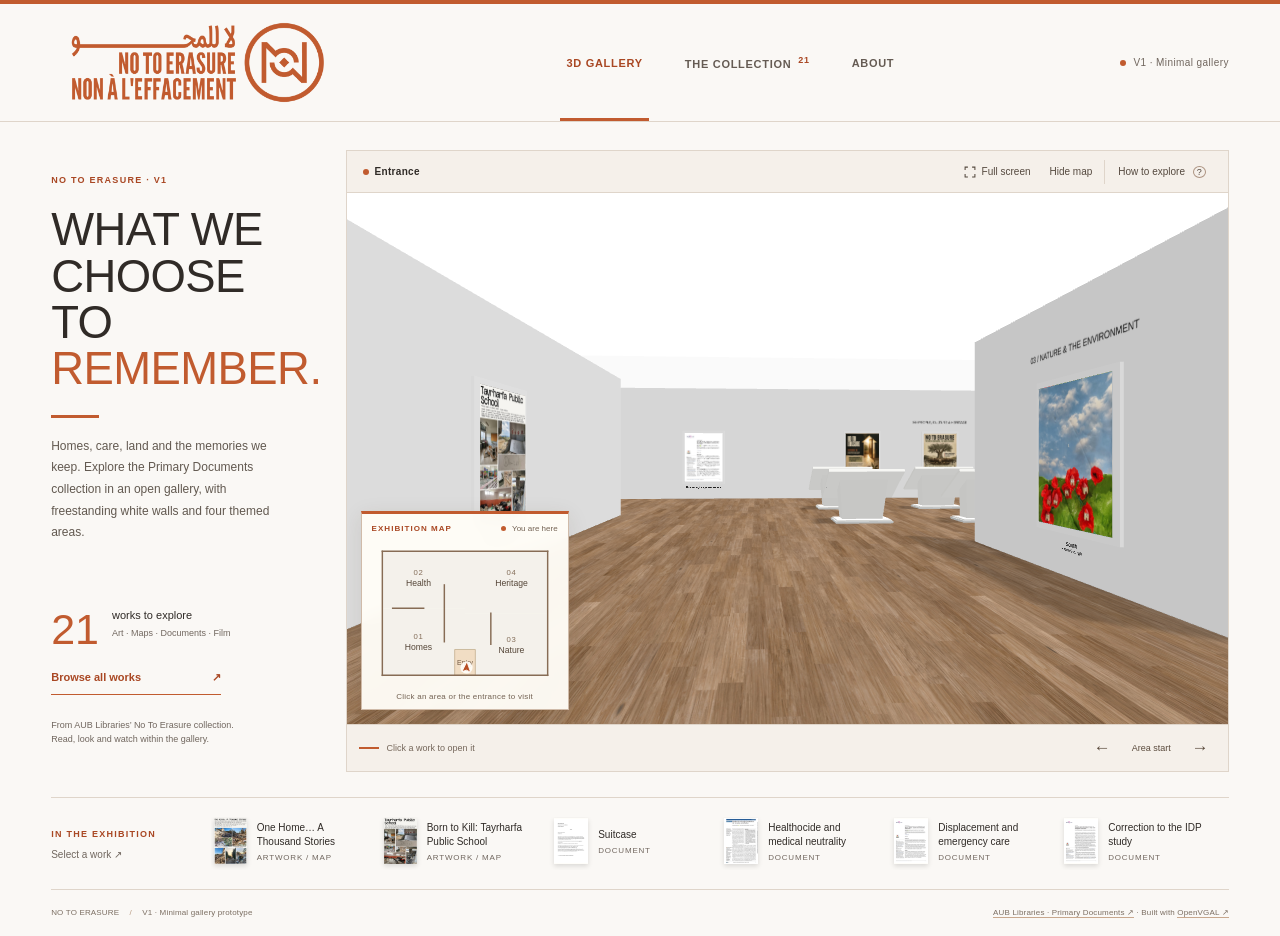
==== index.html @ eb6758ab "Publish No to Erasure V1 exhibition" ====
<!doctype html>
<html lang="en">
<head>
  <meta charset="utf-8">
  <meta name="viewport" content="width=device-width,initial-scale=1">
  <meta name="description" content="No To Erasure V1: a local exhibition presenting 21 works from the AUB Libraries Primary Documents collection in an open-plan gallery with freestanding white display walls.">
  <title>No To Erasure — V1 Minimal gallery</title>
  <meta name="theme-color" content="#c15b2f">
  <link rel="icon" type="image/png" href="assets/brand/no-to-erasure-logo.png">
  <link rel="stylesheet" href="app.css">
  <link rel="stylesheet" href="event-theme.css">
  <script src="app.js" defer></script>
  <script src="gallery-fullscreen.js" defer></script>
</head>
<body>
<a class="skip" href="#collection">Skip to the collection</a>
<div id="app-shell">
  <header class="site-header">
    <a href="./" class="brand" aria-label="No To Erasure, exhibition home"><img class="event-logo" src="assets/brand/no-to-erasure-logo.png" width="2048" height="790" alt="لا للمحو — No To Erasure — Non à l’effacement"></a>
    <nav aria-label="Exhibition views"><button class="nav-button active" data-view="gallery" aria-pressed="true">3D gallery</button><button class="nav-button" data-view="collection" aria-pressed="false">The collection <span class="count" data-work-count="all">21</span></button><button id="about-button" class="nav-button">About</button></nav>
    <span class="demo-status"><i></i> V1 · Minimal gallery</span>
  </header>

  <main id="main">
    <section id="gallery-view" class="gallery-layout" aria-label="Walkable exhibition">
      <aside class="exhibition-intro">
        <div><p class="eyebrow">NO TO ERASURE · V1</p><h1>What we<br>choose to<br><em>remember.</em></h1><div class="intro-rule"></div><p class="intro-copy">Homes, care, land and the memories we keep. Explore the Primary Documents collection in an open gallery, with freestanding white walls and four themed areas.</p></div>
        <div class="intro-bottom"><span class="section-number" data-work-count="all">21</span><p>works to explore<br><span>Art · Maps · Documents · Film</span></p><button id="browse-button" class="text-button">Browse all works <span aria-hidden="true">↗</span></button><p class="sample-note">From AUB Libraries’ No To Erasure collection.<br>Read, look and watch within the gallery.</p></div>
      </aside>
      <div class="gallery-stage">
        <div class="stage-heading"><span><span class="live-dot"></span> <span id="current-room" title="Entrance">Entrance</span></span><div class="stage-actions"><button id="fullscreen-toggle" class="small-button" aria-pressed="false" title="Explore the gallery in full screen"><svg viewBox="0 0 20 20" width="14" height="14" aria-hidden="true"><path d="M7 3H3v4m10-4h4v4M3 13v4h4m10-4v4h-4" fill="none" stroke="currentColor" stroke-width="1.5"/></svg><span id="fullscreen-label">Full screen</span></button><button id="map-toggle" class="small-button" aria-expanded="true" aria-controls="minimap">Hide map</button><button id="help-button" class="small-button" aria-expanded="false">How to explore <span aria-hidden="true">?</span></button></div></div>
        <div class="frame-wrap">
          <iframe id="gallery-frame" title="No To Erasure V1 — open-plan gallery with four themed areas and 21 works from Primary Documents" src="gallery/viewer.html?embedded=1" allow="fullscreen" loading="eager"></iframe>
          <div id="stage-loading" role="status"><span class="spinner"></span><p>Opening the exhibition…</p><span>The catalogue is available while the gallery loads.</span><button class="small-button" data-view="collection">View collection</button></div>
          <aside id="minimap" aria-label="Exhibition minimap" hidden><div class="map-heading"><strong>EXHIBITION MAP</strong><span><i></i> You are here</span></div><svg id="map-drawing" viewBox="0 0 216 216" role="group" aria-label="Open-plan gallery with four themed areas and an entrance. Choose an area or the entrance."></svg><p>Click an area or the entrance to visit</p></aside>
          <div id="gallery-help" hidden><strong>Take your time.</strong><p>Drag to look around. Use the arrow keys or W, A, S, D to move. Hold Shift to walk faster. Click any work to open it here. Enlarge an artwork or map, read every page of a document, or play the film. Original files are available from each panel. Close the panel to continue from the same spot.</p><p>Walk around the freestanding walls to explore both sides, or click a themed area on the map to jump there. The map’s arrow follows your position and direction. The eight Nabatieh maps sit on tilted display stands: click a map to inspect its original image. Use The collection in the page navigation to search and filter every work.</p><button id="help-close" class="small-button">Got it</button></div>
        </div>
        <div class="gallery-toolbar"><p><span class="toolbar-line"></span> Click a work to open it</p><div><button id="previous-work" aria-label="Approach previous work">←</button><button id="reset-room" class="reset-button">Area start</button><button id="next-work" aria-label="Approach next work">→</button></div></div>
      </div>
    </section>

    <section id="collection-view" hidden>
      <div class="collection-heading"><div><p class="eyebrow">THE COLLECTION</p><h1>Every work.<br><em>A different way in.</em></h1></div><p>Read, look and watch at your own pace. Everything in the gallery is also available here.</p></div>
      <div class="filter-bar" role="group" aria-label="Filter the collection"><button class="filter active" data-filter="all" aria-pressed="true">All works <span data-work-count="all">21</span></button><button class="filter" data-filter="document" aria-pressed="false">Documents <span data-work-count="document">06</span></button><button class="filter" data-filter="image" aria-pressed="false">Art &amp; maps <span data-work-count="image">14</span></button><button class="filter" data-filter="video" aria-pressed="false">Film <span data-work-count="video">01</span></button></div>
      <div class="collection-tools"><div class="collection-search-field"><label for="collection-search">Search works</label><input id="collection-search" type="search" placeholder="Title, creator or keyword" autocomplete="off"></div><div class="collection-room-field"><label for="collection-room">Collection area</label><select id="collection-room"><option value="all">All areas</option></select></div></div>
      <p id="collection-results" role="status" aria-live="polite">21 works in the collection</p>
      <div id="collection" class="collection-grid" tabindex="-1"></div>
    </section>
    <section id="work-strip" aria-label="Exhibition contents"><div class="strip-label"><span class="eyebrow">IN THE EXHIBITION</span><span>Select a work ↗</span></div><div id="strip-items"></div></section>
  </main>
  <footer><span>NO TO ERASURE <span class="footer-divider">/</span> V1 · Minimal gallery prototype</span><span><a href="https://aub.edu.lb.libguides.com/no-to-erasure/primary-documents" target="_blank" rel="noopener noreferrer">AUB Libraries · Primary Documents ↗</a> · Built with <a href="https://github.com/lbartworks/openvgal" target="_blank" rel="noopener noreferrer">OpenVGAL ↗</a></span></footer>
</div>

<dialog id="exhibit-dialog" aria-labelledby="exhibit-title"><div class="dialog-top"><span id="detail-kind" class="eyebrow"></span><button class="close-button return-button" data-close aria-label="Close exhibit"><span id="return-label">Back to gallery</span> <span aria-hidden="true">✕</span></button></div><div class="exhibit-layout"><section id="video-inspector" class="video-visual" aria-label="Watch video in the gallery" hidden><div id="video-player-slot"></div><p class="video-caption"><span id="video-source-label">Film · Available offline</span><span>Close to return to your place in the gallery</span></p></section><div class="detail-visual" id="poster-inspector"><div id="document-toolbar" role="group" aria-label="Document pages" hidden><button id="page-previous" aria-label="Previous document page">←</button><label for="page-select">Page</label><select id="page-select" aria-label="Document page"></select><span id="page-count"></span><button id="page-next" aria-label="Next document page">→</button></div><div class="zoom-toolbar" role="group" aria-label="Page magnification"><span id="zoom-label" aria-live="polite">Fit to view</span><div><button id="zoom-out" aria-label="Zoom out page" disabled>−</button><button id="zoom-fit">Fit</button><button id="zoom-width" aria-label="Fit page to width">Width</button><button id="zoom-in" aria-label="Zoom in page">+</button></div></div><div id="poster-viewport" tabindex="0" aria-label="Artwork, map or document page. Scroll to inspect when enlarged."><button id="full-image" type="button" aria-label="Enlarge page in this panel"><img id="detail-image" alt=""></button></div><p class="zoom-hint">Enlarge to inspect · Scroll to see the details</p></div><div class="detail-copy"><p id="detail-number" class="eyebrow"></p><h2 id="exhibit-title"></h2><p id="detail-summary" class="detail-summary"></p><div id="detail-body"></div><dl id="detail-metadata"></dl><div id="detail-actions"></div><p id="detail-credit" class="credit"></p><div class="detail-navigation"><button id="detail-previous" class="small-button">← Previous</button><span id="detail-position"></span><button id="detail-next" class="small-button">Next →</button></div></div></div></dialog>
<dialog id="about-dialog" aria-labelledby="about-title"><div class="dialog-top"><span class="eyebrow">ABOUT THIS EXHIBITION</span><button class="close-button" data-close aria-label="Close about">✕</button></div><div class="about-copy"><h2 id="about-title">One open gallery.<br>Space to reflect.</h2><p>This local exhibition brings the <a href="https://aub.edu.lb.libguides.com/no-to-erasure/primary-documents" target="_blank" rel="noopener noreferrer">Primary Documents collection from AUB Libraries’ No To Erasure project ↗</a> into a walkable space. The collection includes 21 works: 14 images, including photographs, artworks and maps; six PDFs with 31 pages in total; and one film.</p><p>V1 takes its cues from open museum galleries: freestanding white walls with work on both sides, a matte oak floor and soft light. Open a wall work or one of the eight tilted map displays to inspect its image, read its pages or watch the film, then continue from the same position.</p><dl><dt>How is the collection arranged?</dt><dd>The four themed areas follow the main project categories: Homes, Villages &amp; Infrastructure; Education &amp; Health; Agriculture, Nature &amp; the Environment; and People, Culture &amp; Heritage. The collection catalogue remains available in the page navigation.</dd><dt>How can I find a work?</dt><dd>Use the map to visit an area. In The collection, search by title, creator or keyword and filter by area or format. Work panels retain source descriptions, credits and archival details where the project supplies them.</dd><dt>What works without internet?</dt><dd>The gallery, original images, complete PDF pages, original PDFs and film are stored locally. Reading and playback work without an internet connection. Links to the project and external sources require internet.</dd><dt>Can I read the complete documents?</dt><dd>Yes. Use the page selector or arrows in each document panel. Width fits a page to the reading area, Fit shows the complete page, and + enlarges details. The original file can also be downloaded. The displaced-persons study and its published correction are linked.</dd></dl><p class="credit">V1 local exhibition prototype built with OpenVGAL. Source credits and stated rights remain with the individual works.</p></div></dialog>
<div class="sr-only" id="announcement" aria-live="polite"></div>
</body>
</html>
---- app.css ----
:root{--paper:#f4f1e9;--ink:#27382e;--muted:#6b7168;--line:#dcded1;--accent:#ba5739;--green:#283e32;--white:#fffdf7}*{box-sizing:border-box}body{margin:0;color:var(--ink);background:var(--paper);font-family:Arial,Helvetica,sans-serif;font-size:14px}button,a{-webkit-tap-highlight-color:transparent}button{font:inherit;cursor:pointer;color:inherit}a{color:inherit}button:focus-visible,a:focus-visible,[tabindex]:focus-visible{outline:3px solid var(--accent);outline-offset:4px}button{border:0}button:disabled{opacity:.45;cursor:wait}[hidden]{display:none!important}.skip{position:absolute;left:20px;top:-100px;z-index:100;background:var(--paper);padding:12px}.skip:focus{top:10px}.site-header{height:98px;padding:0 4%;display:flex;align-items:center;justify-content:space-between;border-bottom:1px solid var(--line)}.brand{display:flex;align-items:center;gap:13px;text-decoration:none;font-size:12px;letter-spacing:.11em;font-weight:700;line-height:1.35}.brand-mark{font-family:Georgia,serif;font-size:43px;letter-spacing:-5px;position:relative;border:1px solid var(--ink);width:46px;height:49px;padding-left:5px;line-height:49px;font-weight:400}.brand-mark span{position:absolute;font-family:Arial;font-size:15px;top:-8px;right:4px}.site-header nav{display:flex;align-items:center;gap:32px;height:100%}.nav-button{height:100%;background:none;position:relative;font-size:13px;color:var(--muted)}.nav-button.active{color:var(--ink)}.nav-button.active:after{content:"";position:absolute;bottom:0;left:0;right:0;height:2px;background:var(--accent)}.count{font-size:9px;vertical-align:super;margin-left:3px;color:var(--accent)}.demo-status{display:flex;gap:8px;align-items:center;font-size:11px;letter-spacing:.04em}.demo-status i,.live-dot{display:inline-block;width:6px;height:6px;border-radius:50%;background:#759165}.gallery-layout{display:grid;grid-template-columns:25% 75%;min-height:560px;height:calc(100vh - 250px);max-height:900px;padding:28px 4% 0;gap:0}.exhibition-intro{display:flex;flex-direction:column;justify-content:space-between;padding:28px 32px 26px 0}.eyebrow{font-size:9px;font-weight:700;letter-spacing:.16em;line-height:1.6;margin:0 0 20px}h1{font-family:Georgia,'Times New Roman',serif;font-size:clamp(35px,3.4vw,58px);font-weight:400;line-height:1.08;letter-spacing:-.04em;margin:0}h1 em{font-weight:400;color:var(--accent)}.intro-rule{width:36px;height:1px;background:var(--accent);margin:23px 0 18px}.intro-copy{color:var(--muted);line-height:1.7;font-size:12px;max-width:230px}.intro-bottom{padding-top:22px}.section-number{font-family:Georgia,serif;font-size:38px;float:left;margin-right:13px;line-height:1.05}.intro-bottom p{font-size:11px;line-height:1.6;margin:0}.intro-bottom p span{font-size:9px;color:var(--muted)}.text-button{display:block;margin-top:19px;padding:10px 0;background:none;border-bottom:1px solid var(--ink);min-width:170px;text-align:left;font-size:11px}.text-button span{float:right}.intro-bottom p.sample-note{margin-top:24px;color:var(--muted);font-size:9px;line-height:1.5}.gallery-stage{display:flex;flex-direction:column;min-width:0;position:relative;background:#e6e7de;border:1px solid #d6d8cb}.stage-heading{height:42px;display:flex;justify-content:space-between;align-items:center;padding:0 16px;background:#eeeee4;font-size:10px;letter-spacing:.03em}.live-dot{margin-right:6px}.small-button{border:1px solid #cdd0c3;background:transparent;padding:8px 12px;font-size:10px;line-height:1.2}.small-button:hover{background:#e6e9de}.stage-heading .small-button{border:0;padding:6px;font-size:10px}.stage-heading .small-button span{border:1px solid #8b9483;border-radius:50%;padding:0 3px;font-size:9px;margin-left:5px}.frame-wrap{position:relative;flex:1;min-height:360px;background:#deded5;overflow:hidden}#gallery-frame{border:0;width:100%;height:100%;position:absolute;inset:0}.gallery-toolbar{min-height:47px;display:flex;align-items:center;justify-content:space-between;padding:0 12px;background:#eeeee4}.gallery-toolbar p{display:flex;align-items:center;gap:8px;font-size:9px;color:#616a5e;margin:0}.toolbar-line{width:20px;height:1px;background:var(--accent)}.gallery-toolbar>div{display:flex;align-items:center;gap:5px}.gallery-toolbar button{background:none;font-size:17px;min-width:31px;min-height:31px}.gallery-toolbar button:hover{background:#dce1d3}.gallery-toolbar button.reset-button{font-size:9px;padding:0 9px}#stage-loading{position:absolute;inset:0;display:flex;flex-direction:column;align-items:center;justify-content:center;background:#eaece1;color:var(--ink);text-align:center;gap:10px;padding:24px;transition:opacity .4s;z-index:2}#stage-loading.ready{opacity:0;pointer-events:none}#stage-loading p{font-family:Georgia;font-size:23px;margin:8px 0}#stage-loading>span:not(.spinner){font-size:11px;max-width:250px;line-height:1.6}.spinner{width:25px;height:25px;border:1px solid #adb6a3;border-top-color:var(--accent);border-radius:50%;animation:spin 1s linear infinite}@keyframes spin{to{transform:rotate(360deg)}}#gallery-help{position:absolute;right:15px;top:15px;z-index:5;background:var(--white);width:min(310px,calc(100% - 30px));padding:25px;box-shadow:0 8px 40px #152a2422;border:1px solid var(--line)}#gallery-help strong{font-family:Georgia;font-weight:400;font-size:26px}#gallery-help p{font-size:12px;line-height:1.7;color:var(--muted)}#work-strip{display:flex;gap:25px;margin:25px 4% 0;padding:19px 0;border-bottom:1px solid var(--line);border-top:1px solid var(--line)}.strip-label{min-width:135px;display:flex;flex-direction:column;justify-content:center;gap:7px}.strip-label .eyebrow{margin:0}.strip-label>span:last-child{font-size:10px;color:var(--muted)}#strip-items{display:flex;flex:1;gap:20px;overflow-x:auto;padding:1px 3px 6px}.strip-work{display:flex;align-items:center;gap:10px;padding:0;background:none;text-align:left;min-width:150px;max-width:175px;flex:1}.strip-work img{width:34px;height:46px;object-fit:cover;box-shadow:0 2px 5px #0002}.strip-work strong{font-size:10px;font-weight:400;line-height:1.4;display:block}.strip-work small{display:block;font-size:8px;text-transform:uppercase;color:var(--muted);letter-spacing:.1em;margin-top:4px}.strip-work:hover strong{color:var(--accent)}footer{display:flex;justify-content:space-between;gap:15px;margin:0 4%;padding:18px 0;color:var(--muted);font-size:8px;letter-spacing:.02em}.footer-divider{padding:0 8px;color:#a2a99a}footer a{text-decoration:none;border-bottom:1px solid #aab2a1}#collection-view{padding:50px 4% 25px}.collection-heading{display:flex;justify-content:space-between;align-items:flex-end;gap:30px;margin-bottom:33px}.collection-heading h1{font-size:clamp(35px,3.6vw,55px)}.collection-heading>p{max-width:280px;font-size:12px;line-height:1.8;color:var(--muted)}.filter-bar{display:flex;gap:15px;border-top:1px solid var(--line);padding:18px 0 25px}.filter{font-size:11px;background:none;padding:8px 13px;border:1px solid transparent}.filter.active{background:var(--green);color:var(--paper)}.filter span{font-size:9px;margin-left:8px;opacity:.7}.collection-grid{display:grid;grid-template-columns:repeat(4,1fr);gap:36px 22px}.work-card{background:none;text-align:left;padding:0;display:block;width:100%}.work-card .image-mat{background:#e7e7dc;overflow:hidden;padding:25px 32px;aspect-ratio:1 / 1.08;display:flex;justify-content:center;align-items:center}.work-card img{width:100%;height:100%;object-fit:contain;filter:drop-shadow(2px 5px 5px #0002);transition:transform .25s}.work-card:hover img{transform:scale(1.035)}.card-meta{display:flex;justify-content:space-between;padding:14px 0 7px;font-size:8px;letter-spacing:.13em;text-transform:uppercase;color:var(--muted)}.work-card h2{font-family:Georgia;font-size:20px;font-weight:400;margin:0;line-height:1.25}.work-card>p{font-size:11px;line-height:1.6;color:var(--muted);margin:8px 0 0}dialog{color:var(--ink);background:var(--white);border:1px solid var(--line);padding:0;width:min(1000px,94vw);max-height:90vh;overflow:auto;box-shadow:0 20px 100px #09150d33}dialog::backdrop{background:#10231dc2;backdrop-filter:blur(3px)}.dialog-top{display:flex;align-items:center;justify-content:space-between;padding:15px 24px;border-bottom:1px solid var(--line);position:sticky;top:0;z-index:3;background:var(--white)}.dialog-top .eyebrow{margin:0;color:var(--muted)}.close-button{background:none;font-size:20px;min-width:32px;min-height:32px}.exhibit-layout{display:grid;grid-template-columns:44% 56%}.detail-visual{background:#e9e9dd;padding:35px 28px}.detail-visual a{display:block;text-decoration:none;text-align:center}.detail-visual img{width:100%;height:auto;max-height:65vh;object-fit:contain;filter:drop-shadow(0 5px 5px #0002)}.detail-visual span{font-size:10px;display:block;margin-top:18px;color:var(--muted)}.detail-copy{padding:32px 36px}.detail-copy h2,.about-copy h2{font-family:Georgia;font-size:36px;font-weight:400;letter-spacing:-.025em;line-height:1.1;margin:0 0 18px}.detail-copy .eyebrow{color:var(--accent);margin-bottom:14px}.detail-summary{font-size:14px;line-height:1.7}.detail-copy p,#detail-body p{line-height:1.8}#detail-body{font-size:12px;color:#60675d}#detail-actions{display:flex;flex-direction:column;align-items:flex-start;gap:10px;margin-top:20px}.action-link,.primary-button{background:var(--green);color:var(--paper);padding:13px 18px;font-size:12px;text-decoration:none;display:inline-block;border:0}.action-link:hover,.primary-button:hover{background:#405844}.credit{font-size:10px!important;color:var(--muted);line-height:1.6;margin-top:24px}.detail-navigation{display:flex;align-items:center;justify-content:space-between;border-top:1px solid var(--line);margin-top:25px;padding-top:15px}.detail-navigation>span{font-size:10px;color:var(--muted)}.about-copy{padding:40px;max-width:700px;margin:auto}.about-copy>p{line-height:1.8;color:var(--muted);font-size:14px}.about-copy dt{font-weight:700;font-size:12px;margin-top:25px}.about-copy dd{font-size:12px;line-height:1.7;color:var(--muted);margin:7px 0}.sr-only{position:absolute;width:1px;height:1px;overflow:hidden;clip:rect(0,0,0,0)}
@media(min-width:1500px){.exhibition-intro{padding-right:50px}#strip-items{gap:28px}}@media(max-width:1000px){.site-header{padding:0 3%}.gallery-layout{padding-left:3%;padding-right:3%;grid-template-columns:27% 73%}.exhibition-intro{padding-right:20px}.site-header nav{gap:18px}h1{font-size:37px}.intro-copy{font-size:11px}.collection-grid{grid-template-columns:repeat(3,1fr)}.strip-label{min-width:105px}.demo-status{font-size:9px}}@media(max-width:700px){.site-header{height:78px;padding:0 20px;gap:20px}.brand{font-size:9px;gap:8px}.brand-mark{font-size:31px;width:35px;height:38px;line-height:38px}.brand-mark span{font-size:11px;right:2px;top:-5px}.site-header nav{gap:14px}.nav-button{font-size:10px}.demo-status{display:none}.gallery-layout{display:flex;flex-direction:column;height:auto;min-height:0;padding:20px 20px 0}.exhibition-intro{padding:0 0 22px}.exhibition-intro>div:first-child{display:grid;grid-template-columns:1fr 1fr;gap:0 20px;align-items:center}.exhibition-intro .eyebrow{grid-column:1/-1;margin-bottom:12px;font-size:8px}.exhibition-intro h1{font-size:33px;line-height:1.06}.intro-rule{display:none}.intro-copy{margin:0;font-size:10px}.intro-bottom{display:none}.gallery-stage{height:480px}.frame-wrap{min-height:340px}.stage-heading{height:40px;padding:0 10px;font-size:9px}.gallery-toolbar p{max-width:120px;font-size:8px;line-height:1.4}.toolbar-line{display:none}.gallery-toolbar button.reset-button{font-size:8px}.gallery-toolbar{padding:4px 8px;min-height:48px}#work-strip{margin:20px 20px 0;gap:14px;display:block}.strip-label{flex-direction:row;justify-content:space-between;margin-bottom:15px}#strip-items{gap:18px}.strip-work{min-width:155px}footer{margin:0 20px;line-height:1.6;flex-direction:column;gap:5px;padding:15px 0}#collection-view{padding:30px 20px}.collection-heading{display:block;margin-bottom:20px}.collection-heading h1{font-size:35px}.collection-heading>p{font-size:11px;max-width:290px}.filter-bar{gap:3px;padding-bottom:20px}.filter{font-size:10px;padding:8px 10px}.collection-grid{grid-template-columns:repeat(2,1fr);gap:25px 14px}.work-card .image-mat{padding:17px}.work-card h2{font-size:17px}.work-card>p{font-size:10px}.exhibit-layout{display:flex;flex-direction:column}.detail-visual{padding:25px}.detail-visual img{max-height:290px}.detail-copy{padding:25px}.detail-copy h2{font-size:31px}.about-copy{padding:25px}.about-copy h2{font-size:31px}dialog{max-height:92vh}.dialog-top{padding:10px 15px}.dialog-top .eyebrow{font-size:8px}}
@media(prefers-reduced-motion:reduce){*{scroll-behavior:auto!important;animation:none!important;transition:none!important}}
/* Connected-room navigation and in-place inspection. */
.stage-actions{display:flex;align-items:center;gap:7px}.stage-heading #current-room{font-weight:600}.stage-heading #map-toggle{border-right:1px solid #cdd0c3;border-radius:0;padding-right:12px}
#minimap{position:absolute;bottom:14px;left:14px;width:208px;padding:10px 10px 8px;background:#fffdf2ed;border:1px solid #a7ad9a80;box-shadow:0 3px 15px #14281b21;z-index:1;backdrop-filter:blur(8px)}
.map-heading{display:flex;justify-content:space-between;align-items:center;margin-bottom:8px;gap:8px}.map-heading strong{font-size:8px;letter-spacing:.13em}.map-heading span{font-size:8px;color:#596454;white-space:nowrap}.map-heading i{display:inline-block;width:5px;height:5px;border-radius:50%;background:#ba5739;margin-right:4px}#map-drawing{display:block;width:100%;height:auto;overflow:visible}#minimap>p{margin:6px 0 0;font-size:8px;letter-spacing:.03em;color:#67715f;text-align:center}.map-destination{cursor:pointer;outline:none}.map-room :is(rect,polygon){fill:#e5e7d9;stroke:#b4b9a8;stroke-width:1;transition:fill .15s}.map-room text{fill:#475740;font-family:Arial,sans-serif;font-size:10px;pointer-events:none}.map-room .map-number{font-size:9px;letter-spacing:.1em;fill:#78836d}.map-room.active :is(rect,polygon){fill:#c9d5bb}.map-room.active text{fill:#233a26}.map-room:hover :is(rect,polygon){fill:#d6ddc8}.map-room:focus-visible :is(rect,polygon){stroke:#b75236;stroke-width:3}.map-atrium .map-court{fill:#eee8d9;stroke:#c4bba6;stroke-width:1;transition:fill .15s}.map-atrium .map-glass{fill:#dce9e4;fill-opacity:.8;stroke:#799b90;stroke-width:1.5}.map-atrium text{fill:#526451;font-family:Arial,sans-serif;font-size:8px;pointer-events:none}.map-tree{pointer-events:none}.map-tree-branches{fill:none;stroke:#73563e;stroke-width:2;stroke-linecap:round}.map-tree-canopy{fill:#69865c;stroke:#4b6a43;stroke-width:.8}.map-atrium.active .map-court{fill:#dddcc5}.map-atrium:hover .map-court{fill:#e3dfcb}.map-atrium:focus-visible .map-court{stroke:#b75236;stroke-width:3}.map-walls{stroke:#6a775f;stroke-width:1.7;stroke-linecap:square;pointer-events:none}#map-visitor{pointer-events:none}.visitor-halo{fill:#fffdf2;opacity:.9}.visitor-arrow{fill:#b75236;stroke:#fffdf2;stroke-width:1}
.return-button{display:flex;align-items:center;gap:14px;font-size:12px}.return-button>span:last-child{font-size:19px}.detail-visual{padding:22px;min-width:0}.zoom-toolbar{display:flex;align-items:center;justify-content:space-between;margin-bottom:15px;font-size:10px;color:#5c6855}.zoom-toolbar>div{display:flex;gap:4px}.zoom-toolbar button{background:#fffdf7;border:1px solid #c9cebb;min-width:32px;height:32px;font-size:15px}.zoom-toolbar #zoom-fit{font-size:10px;min-width:39px}.zoom-toolbar button:hover:enabled{background:#d5ddc6}#poster-viewport{width:100%;height:57vh;max-height:630px;overflow:auto;overscroll-behavior:contain;scrollbar-color:#8b9981 #e2e6d8}#full-image{display:flex;align-items:center;justify-content:center;background:transparent;padding:0;width:100%;height:100%;cursor:zoom-in}#detail-image{display:block;max-width:100%;max-height:100%;width:auto;height:auto;object-fit:contain;filter:drop-shadow(0 4px 5px #0002)}#poster-viewport.enlarged #full-image{width:calc(100% * var(--poster-zoom));height:auto;align-items:flex-start;cursor:zoom-out}#poster-viewport.enlarged #detail-image{width:100%;height:auto;max-height:none;max-width:none}.zoom-hint{text-align:center;font-size:9px;margin:12px 0 0;color:#6b7662}#exhibit-dialog::backdrop{background:#10231d8a;backdrop-filter:blur(2px)}
@media(max-width:1000px){#minimap{width:196px;padding:10px;left:10px;bottom:10px}.stage-actions{gap:2px}.stage-heading{padding:0 11px}.stage-heading .small-button{font-size:9px}.stage-heading #map-toggle{padding-right:8px}}
@media(max-width:700px){#minimap{width:176px;padding:8px}.map-heading{flex-wrap:wrap;gap:4px;margin-bottom:5px}.map-heading strong,.map-heading span{font-size:7px}.return-button{font-size:10px;gap:10px}.detail-visual{padding:18px}#poster-viewport{height:46vh;max-height:440px}.detail-visual #detail-image{max-height:100%}.detail-visual #poster-viewport.enlarged #detail-image{max-height:none}.stage-heading{font-size:8px;gap:5px}.stage-heading .small-button{font-size:8px}.stage-heading #map-toggle{padding-right:6px}.gallery-toolbar p{max-width:100px}}
/* Embedded films share the exhibit inspector and preserve the gallery position. */
#exhibit-dialog.video-mode{width:min(1080px,94vw)}.video-mode .exhibit-layout{display:block}.video-visual{background:#17251e;padding:18px 24px 12px}#video-player-slot{position:relative;width:100%;aspect-ratio:16/9;max-height:57vh;min-height:200px;background:#070a08}.youtube-player{display:block;border:0;position:absolute;inset:0;width:100%;height:100%}.video-caption{display:flex;justify-content:space-between;gap:12px;margin:11px 0 0;color:#cbd4c6;font-size:10px;line-height:1.5}.video-mode .detail-copy{padding:25px 34px 30px}.video-mode .detail-copy h2{font-size:30px}.video-mode .detail-summary{margin-bottom:12px}.video-mode #detail-body{max-width:850px}.video-mode #detail-actions{display:flex;flex-direction:row;align-items:center;gap:15px;flex-wrap:wrap;margin-top:14px}.video-source-link{font-size:11px;text-underline-offset:3px;color:#516348}.video-fallback-note{font-size:10px;color:var(--muted);margin:0}.video-unavailable{color:#e5e9df;padding:30px;font-size:14px;line-height:1.7}.video-mode .credit{margin-top:15px}
@media(max-width:700px){.video-visual{padding:10px}.video-caption{font-size:9px;display:block}.video-caption span{display:block}.video-mode .detail-copy{padding:22px}.video-mode .detail-copy h2{font-size:26px}#video-player-slot{min-height:200px}.video-mode #detail-actions{gap:8px}}
/* Fullscreen retains the map, help and modal inspectors without reloading 3D. */
#fullscreen-toggle{display:inline-flex;align-items:center;justify-content:center;gap:5px;white-space:nowrap}
#fullscreen-toggle svg{flex:none}
.stage-heading #fullscreen-label{border:0;border-radius:0;padding:0;margin:0;font:inherit}
#fullscreen-toggle[aria-pressed="true"]{color:var(--accent)}
html.gallery-fullscreen,html.gallery-fullscreen body{overflow:hidden}
.gallery-fullscreen .site-header,.gallery-fullscreen .exhibition-intro,.gallery-fullscreen #work-strip,.gallery-fullscreen footer,.gallery-fullscreen .skip{display:none}
.gallery-fullscreen .gallery-layout{display:block;padding:0;margin:0;min-height:0;max-height:none;height:100vh;height:100dvh}
.gallery-fullscreen .gallery-stage{position:fixed;inset:0;z-index:50;width:100%;height:100vh;height:100dvh;max-height:none;min-height:0;border:0}
.gallery-fullscreen .frame-wrap{min-height:0;flex:1}
.gallery-fullscreen .stage-heading,.gallery-fullscreen .gallery-toolbar{flex:0 0 auto}
.stage-heading{min-height:42px;height:auto;flex-wrap:wrap;gap:3px 8px;padding-top:4px;padding-bottom:4px}
@media(max-width:700px){.stage-heading{min-height:40px}.stage-actions{margin-left:auto}#fullscreen-toggle{gap:3px}#fullscreen-toggle svg{width:12px;height:12px}}
@media(max-height:520px){.gallery-fullscreen #minimap{width:142px;padding:7px;bottom:8px;left:8px}.gallery-fullscreen .map-heading{flex-wrap:wrap;gap:3px}.gallery-fullscreen .map-heading strong,.gallery-fullscreen .map-heading span{font-size:7px}.gallery-fullscreen #minimap>p{font-size:7px;margin:4px 0 0}}

/* Complete supplied documents share the in-place image inspector. */
#exhibit-dialog.document-mode{width:min(1240px,96vw)}
.document-mode .exhibit-layout{grid-template-columns:60% 40%}
.document-mode #poster-viewport{height:65vh;max-height:780px}
.document-mode .detail-copy{padding:28px 30px}
.document-mode .detail-copy h2{font-size:25px;line-height:1.22;overflow-wrap:anywhere}
#document-toolbar{display:flex;align-items:center;justify-content:center;gap:9px;min-height:36px;margin-bottom:12px;font-size:11px;color:var(--ink)}
#document-toolbar button{min-width:34px;height:34px;background:var(--white);border:1px solid #c9cebb;font-size:17px}
#document-toolbar button:disabled{cursor:default}
#document-toolbar label{font-size:11px}
#page-select{font:inherit;color:var(--ink);background:var(--white);border:1px solid #c9cebb;min-width:55px;height:34px;padding:0 7px}
#document-toolbar #page-count{display:inline;margin:0;font-size:11px;white-space:nowrap}
.local-video-player{display:block;width:100%;height:100%;object-fit:contain;background:#070a08}
@media(max-width:700px){.document-mode .exhibit-layout{display:flex;flex-direction:column}.document-mode #poster-viewport{height:60vh;max-height:600px}.document-mode .detail-copy{padding:22px}.document-mode .detail-copy h2{font-size:25px}#document-toolbar{gap:7px}}

/* Read a full line without horizontal panning; Fit still shows the whole page. */
#poster-viewport.fit-width #full-image{width:100%;height:auto;align-items:flex-start}
#poster-viewport.fit-width #detail-image{width:100%;height:auto;max-height:none;max-width:none}
.zoom-toolbar #zoom-width{font-size:10px;min-width:44px}
.related-work{text-align:left;line-height:1.5;padding-left:0}
.work-card{align-self:start}
/* The source collection has long category titles and searchable archival records. */
.stage-heading>span:first-child{display:flex;align-items:center;flex:1;min-width:0;overflow:hidden}
.stage-heading .live-dot{flex:0 0 6px}
.stage-heading #current-room{display:block;min-width:0;overflow:hidden;text-overflow:ellipsis;white-space:nowrap}
.stage-heading .stage-actions{flex:0 0 auto}
.filter-bar{flex-wrap:wrap;padding-bottom:18px}
.collection-tools{display:flex;flex-wrap:wrap;align-items:flex-end;gap:14px 20px;margin:0 0 12px}
.collection-tools>div{display:flex;flex-direction:column;gap:7px;min-width:220px}
.collection-search-field{flex:1 1 360px}
.collection-room-field{flex:0 1 365px}
.collection-tools label{font-size:10px;letter-spacing:.07em;color:var(--muted)}
.collection-tools input,.collection-tools select{width:100%;min-height:42px;border:1px solid #c9cebb;border-radius:0;background:var(--white);color:var(--ink);padding:10px 12px;font:inherit;font-size:12px}
.collection-tools input:focus-visible,.collection-tools select:focus-visible{outline:2px solid var(--accent);outline-offset:2px}
#collection-results{font-size:11px;color:var(--muted);line-height:1.6;margin:0 0 23px}
#detail-metadata{font-size:11px;line-height:1.65;margin:22px 0 0;overflow-wrap:anywhere}
#detail-metadata:empty{display:none}
#detail-metadata dt{font-size:9px;font-weight:700;letter-spacing:.08em;text-transform:uppercase;color:var(--muted);margin:14px 0 3px}
#detail-metadata dd{margin:0;color:#465243}
#exhibit-dialog.image-mode{width:min(1240px,96vw)}
.image-mode .exhibit-layout{grid-template-columns:60% 40%}
.image-mode #poster-viewport{height:65vh;max-height:780px}
.image-mode .detail-copy{padding:28px 30px}
.image-mode .detail-copy h2{font-size:25px;line-height:1.22;overflow-wrap:anywhere}
@media(max-width:700px){.collection-tools{gap:12px}.collection-tools>div{min-width:0;flex:1 1 100%}.filter-bar{gap:3px 6px}.filter{padding:8px}.filter span{margin-left:5px}.image-mode .exhibit-layout{display:flex;flex-direction:column}.image-mode #poster-viewport{height:60vh;max-height:600px}.image-mode .detail-copy{padding:22px}.image-mode .detail-copy h2{font-size:25px}.stage-heading>span:first-child{flex-basis:70px}}
---- event-theme.css ----
/* Event identity: official transparent artwork, burnt orange, paper and ink.
 * Keep the actual documents, artwork and botanical colours in the 3D room.
 */
:root {
  --brand: #c15b2f;
  --accent: #a94723;
  --accent-strong: #b84f25;
  --paper: #faf8f5;
  --white: #fffefa;
  --ink: #302b27;
  --muted: #71675f;
  --line: #dfd5ca;
  --surface: #f1ebe4;
  --brand-pale: #f3dfd2;
  --green: var(--accent-strong);
  --display-font: Impact, 'Arial Narrow', 'Helvetica Neue Condensed', sans-serif;
}
body { border-top: 4px solid var(--brand); }
.site-header { height: 118px; background: var(--paper); border-bottom-color: var(--line); }
.brand { display: block; flex: 0 0 290px; width: 290px; padding: 0; line-height: 0; }
.event-logo { display: block; width: 100%; height: auto; }
.site-header nav { gap: 30px; }
.nav-button { font-size: 11px; font-weight: 700; letter-spacing: .065em; text-transform: uppercase; color: #655b53; }
.nav-button.active { color: var(--accent); }
.nav-button.active:after { height: 3px; background: var(--brand); }
.demo-status { color: var(--muted); font-size: 10px; }
.demo-status i,.live-dot { background: var(--brand); }
.count { color: var(--accent); }
.eyebrow { color: var(--accent); letter-spacing: .14em; }
h1 { font-family: var(--display-font); font-size: clamp(38px,3.55vw,66px); font-weight: 400; line-height: 1.02; letter-spacing: -.012em; text-transform: uppercase; }
h1 em { color: var(--brand); font-style: normal; font-weight: inherit; }
.exhibition-intro { padding-top: 23px; }
.intro-rule { width: 48px; height: 3px; margin-top: 22px; background: var(--brand); }
.intro-copy { color: #625950; line-height: 1.8; }
.section-number { font-family: var(--display-font); font-size: 43px; color: var(--brand); }
.text-button { color: var(--accent); border-bottom-color: var(--brand); font-weight: 700; }
.text-button:hover { color: var(--ink); }
.gallery-stage { background: var(--surface); border-color: var(--line); }
.stage-heading { background: #f5f0ea; border-bottom: 1px solid var(--line); }
.stage-heading #map-toggle { border-right-color: var(--line); }
.stage-heading .small-button { color: #55493f; }
.stage-heading .small-button:hover { background: var(--brand-pale); color: var(--accent); }
.stage-heading .small-button span { border-color: #ac9381; }
#fullscreen-toggle[aria-pressed="true"] { color: var(--accent); }
.gallery-toolbar { background: #f5f0ea; border-top: 1px solid var(--line); }
.gallery-toolbar p { color: #75675b; }
.gallery-toolbar button { color: #5b4b3d; }
.gallery-toolbar button:hover { background: var(--brand-pale); color: var(--accent); }
.toolbar-line { height: 2px; background: var(--brand); }
.frame-wrap { background: #e9e2d9; }
.small-button { border-color: #d0bba9; }
.small-button:hover { background: var(--brand-pale); }
#stage-loading { background: #f4ede5; }
#stage-loading p { font-family: var(--display-font); font-size: 27px; text-transform: uppercase; }
.spinner { border-color: #d8b8a3; border-top-color: var(--brand); }
#gallery-help { box-shadow: 0 8px 40px #39261722; border-top: 3px solid var(--brand); }
#gallery-help strong { font-family: var(--display-font); font-size: 27px; text-transform: uppercase; }
#minimap { background: #fffdf7f5; border: 1px solid #d0bba9; border-top: 3px solid var(--brand); box-shadow: 0 5px 20px #4832221a; }
.map-heading strong { color: var(--accent); }
.map-heading span,#minimap>p { color: #736253; }
.map-heading i { background: var(--brand); }
.map-room :is(rect,polygon) { fill: #f4f1eb; stroke: none; }
.map-room text { fill: #554638; }
.map-room .map-number { fill: #856f5b; }
.map-room.active :is(rect,polygon) { fill: #eac2a8; }
.map-room.active text { fill: #713b22; }
.map-room:hover :is(rect,polygon) { fill: #f3d8c5; }
.map-room:focus-visible :is(rect,polygon) { stroke: var(--accent); }
.map-walls { stroke: #876c55; }
.map-atrium .map-court { fill: #f7efe0; stroke: #c7b596; }
.map-atrium.active .map-court { fill: #f1ddc4; }
.map-atrium:hover .map-court { fill: #efcfb5; }
.map-atrium:focus-visible .map-court { stroke: var(--accent); }
.map-atrium .map-glass { fill: #efe8dc; stroke: #ad9978; }
.map-atrium text { fill: #705842; }
.visitor-halo { fill: var(--white); }
.visitor-arrow { fill: var(--accent-strong); stroke: var(--white); }
#work-strip { border-color: var(--line); }
#strip-items { scrollbar-color: #c99473 #eee5dc; }
.strip-work img { object-fit: contain; background: var(--white); }
.strip-work:hover strong { color: var(--accent); }
footer { color: #7c6f63; }
.footer-divider { color: #b99c84; }
footer a { border-bottom-color: #c8a88e; }
.collection-heading h1 { font-size: clamp(38px,4vw,62px); }
.filter-bar { border-top-color: var(--line); }
.filter { color: #655142; border-color: #d9c9ba; }
.filter:hover { background: #f2e4d8; }
.filter.active { background: var(--accent-strong); border-color: var(--accent-strong); color: #fff; }
.collection-tools label { color: #716052; font-weight: 700; text-transform: uppercase; letter-spacing: .09em; }
.collection-tools input,.collection-tools select { border-color: #d3bfac; background: var(--white); }
.collection-tools input::placeholder { color: #88796d; }
.collection-tools input:focus-visible,.collection-tools select:focus-visible { outline-color: var(--accent); }
#collection-results { color: #806a56; }
.work-card .image-mat { background: #eee6dc; border-bottom: 2px solid #e3cbb7; }
.work-card:hover .image-mat { border-bottom-color: var(--brand); }
.work-card h2 { font-family: Arial,Helvetica,sans-serif; font-size: 19px; font-weight: 600; line-height: 1.3; letter-spacing: -.015em; }
.card-meta { color: var(--accent); }
dialog { background: var(--white); border-color: var(--line); box-shadow: 0 20px 100px #37201433; }
dialog::backdrop { background: #2a1e17bf; }
#exhibit-dialog::backdrop { background: #2a1e178a; }
.dialog-top { border-top: 3px solid var(--brand); border-bottom-color: var(--line); background: var(--white); }
.dialog-top .eyebrow { color: var(--accent); }
.close-button { color: var(--accent); }
.detail-copy h2,.about-copy h2 { font-family: Arial,Helvetica,sans-serif; font-weight: 600; letter-spacing: -.025em; }
.about-copy h2 { font-family: var(--display-font); text-transform: uppercase; font-weight: 400; line-height: 1.05; }
.detail-visual { background: var(--surface); }
.detail-copy .eyebrow { color: var(--accent); }
#detail-body { color: #6c6056; }
#detail-metadata dd { color: #55493f; }
.detail-navigation { border-top-color: var(--line); }
.action-link,.primary-button { background: var(--accent-strong); color: #fff; }
.action-link:hover,.primary-button:hover { background: #963b1a; }
.video-visual { background: #30261f; }
.video-caption { color: #e4d6c8; }
.video-source-link { color: var(--accent); }
.video-unavailable { color: #f1e4d7; }
.zoom-toolbar,.zoom-hint { color: #806a56; }
.zoom-toolbar button,#document-toolbar button,#page-select { border-color: #ceb79f; background: var(--white); }
.zoom-toolbar button:hover:enabled { background: var(--brand-pale); }
#poster-viewport { scrollbar-color: #b78f70 #e9dfd2; }
#document-toolbar { color: #68503c; }
@media(min-width:1500px) { .brand { flex-basis: 320px; width: 320px; } }
@media(max-width:1000px) {
  .site-header { padding-right: 3%; padding-left: 3%; }
  .brand { flex-basis: 250px; width: 250px; }
  .site-header nav { gap: 20px; }
  .nav-button { font-size: 10px; }
  .demo-status { font-size: 9px; }
  h1 { font-size: 38px; }
}
@media(max-width:700px) {
  .site-header { height: auto; min-height: 137px; display: flex; flex-direction: column; justify-content: flex-start; gap: 0; padding: 0 20px; }
  .brand { width: 250px; flex-basis: auto; }
  .site-header nav { height: 42px; gap: 30px; }
  .nav-button { height: 42px; font-size: 10px; }
  .demo-status { display: none; }
  h1 { font-size: clamp(30px,5.1vw,38px); }
  .exhibition-intro { padding-top: 0; }
  .collection-heading h1 { font-size: 38px; }
  .work-card h2 { font-size: 16px; }
}
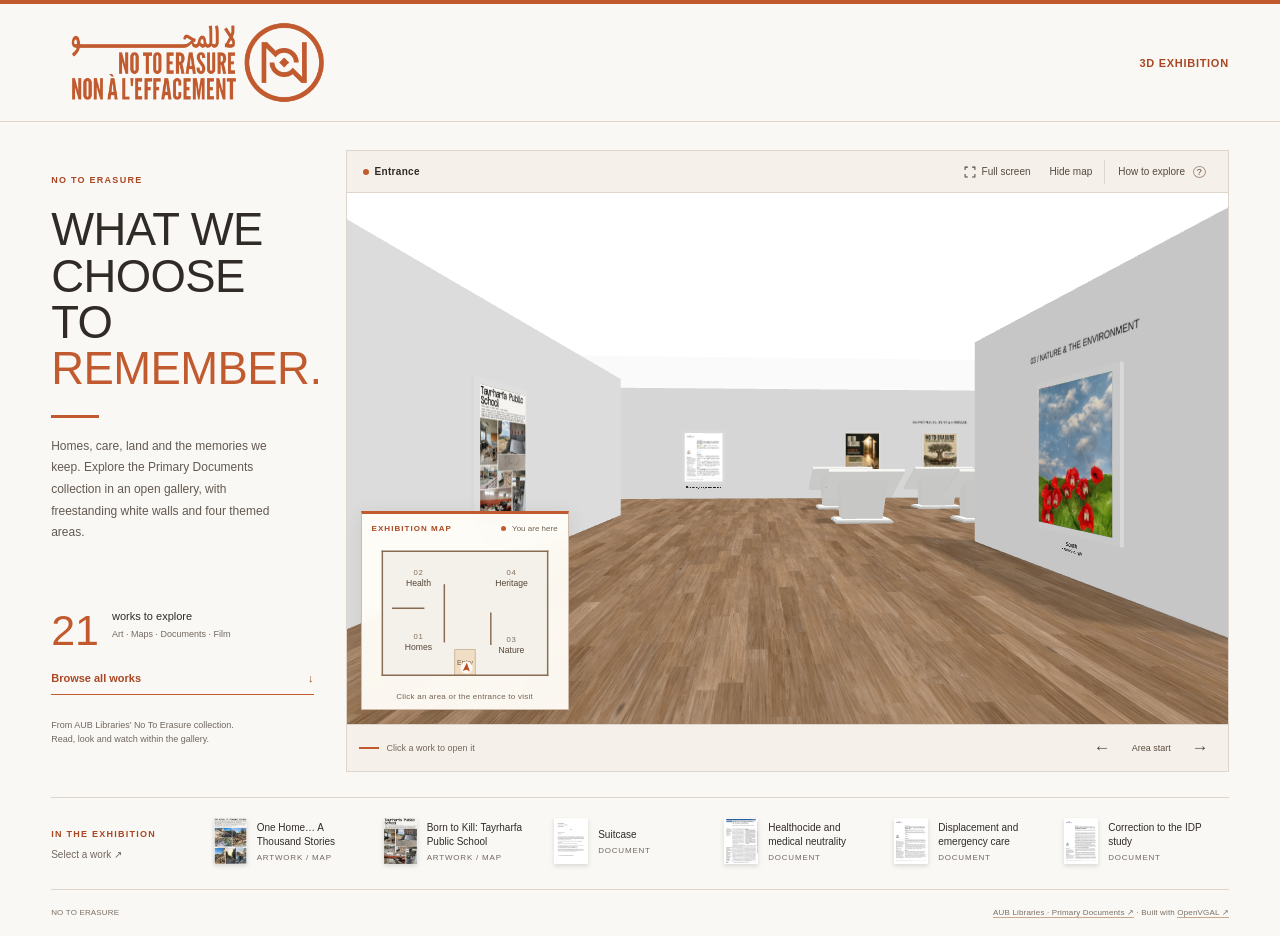
==== commit 3355ab17: "Make the 3D exhibition a single page" ====
--- a/index.html
+++ b/index.html
@@ -3,56 +3,47 @@
 <head>
   <meta charset="utf-8">
   <meta name="viewport" content="width=device-width,initial-scale=1">
-  <meta name="description" content="No To Erasure V1: a local exhibition presenting 21 works from the AUB Libraries Primary Documents collection in an open-plan gallery with freestanding white display walls.">
-  <title>No To Erasure — V1 Minimal gallery</title>
+  <meta name="description" content="Explore 21 works from AUB Libraries’ Primary Documents collection in the No To Erasure 3D exhibition.">
+  <title>No To Erasure — 3D Exhibition</title>
   <meta name="theme-color" content="#c15b2f">
   <link rel="icon" type="image/png" href="assets/brand/no-to-erasure-logo.png">
-  <link rel="stylesheet" href="app.css">
-  <link rel="stylesheet" href="event-theme.css">
-  <script src="app.js" defer></script>
-  <script src="gallery-fullscreen.js" defer></script>
+  <link rel="stylesheet" href="app.css?v=gallery-only">
+  <link rel="stylesheet" href="event-theme.css?v=gallery-only">
+  <script src="app.js?v=gallery-only" defer></script>
+  <script src="gallery-fullscreen.js?v=gallery-only" defer></script>
 </head>
 <body>
-<a class="skip" href="#collection">Skip to the collection</a>
+<a class="skip" href="#work-strip">Skip to the exhibition works</a>
 <div id="app-shell">
   <header class="site-header">
     <a href="./" class="brand" aria-label="No To Erasure, exhibition home"><img class="event-logo" src="assets/brand/no-to-erasure-logo.png" width="2048" height="790" alt="لا للمحو — No To Erasure — Non à l’effacement"></a>
-    <nav aria-label="Exhibition views"><button class="nav-button active" data-view="gallery" aria-pressed="true">3D gallery</button><button class="nav-button" data-view="collection" aria-pressed="false">The collection <span class="count" data-work-count="all">21</span></button><button id="about-button" class="nav-button">About</button></nav>
-    <span class="demo-status"><i></i> V1 · Minimal gallery</span>
+    <span class="exhibition-label">3D Exhibition</span>
   </header>
 
   <main id="main">
     <section id="gallery-view" class="gallery-layout" aria-label="Walkable exhibition">
       <aside class="exhibition-intro">
-        <div><p class="eyebrow">NO TO ERASURE · V1</p><h1>What we<br>choose to<br><em>remember.</em></h1><div class="intro-rule"></div><p class="intro-copy">Homes, care, land and the memories we keep. Explore the Primary Documents collection in an open gallery, with freestanding white walls and four themed areas.</p></div>
-        <div class="intro-bottom"><span class="section-number" data-work-count="all">21</span><p>works to explore<br><span>Art · Maps · Documents · Film</span></p><button id="browse-button" class="text-button">Browse all works <span aria-hidden="true">↗</span></button><p class="sample-note">From AUB Libraries’ No To Erasure collection.<br>Read, look and watch within the gallery.</p></div>
+        <div><p class="eyebrow">NO TO ERASURE</p><h1>What we<br>choose to<br><em>remember.</em></h1><div class="intro-rule"></div><p class="intro-copy">Homes, care, land and the memories we keep. Explore the Primary Documents collection in an open gallery, with freestanding white walls and four themed areas.</p></div>
+        <div class="intro-bottom"><span class="section-number" id="work-count">21</span><p>works to explore<br><span>Art · Maps · Documents · Film</span></p><a href="#work-strip" class="text-button">Browse all works <span aria-hidden="true">↓</span></a><p class="sample-note">From AUB Libraries’ No To Erasure collection.<br>Read, look and watch within the gallery.</p></div>
       </aside>
       <div class="gallery-stage">
         <div class="stage-heading"><span><span class="live-dot"></span> <span id="current-room" title="Entrance">Entrance</span></span><div class="stage-actions"><button id="fullscreen-toggle" class="small-button" aria-pressed="false" title="Explore the gallery in full screen"><svg viewBox="0 0 20 20" width="14" height="14" aria-hidden="true"><path d="M7 3H3v4m10-4h4v4M3 13v4h4m10-4v4h-4" fill="none" stroke="currentColor" stroke-width="1.5"/></svg><span id="fullscreen-label">Full screen</span></button><button id="map-toggle" class="small-button" aria-expanded="true" aria-controls="minimap">Hide map</button><button id="help-button" class="small-button" aria-expanded="false">How to explore <span aria-hidden="true">?</span></button></div></div>
         <div class="frame-wrap">
-          <iframe id="gallery-frame" title="No To Erasure V1 — open-plan gallery with four themed areas and 21 works from Primary Documents" src="gallery/viewer.html?embedded=1" allow="fullscreen" loading="eager"></iframe>
-          <div id="stage-loading" role="status"><span class="spinner"></span><p>Opening the exhibition…</p><span>The catalogue is available while the gallery loads.</span><button class="small-button" data-view="collection">View collection</button></div>
+          <iframe id="gallery-frame" title="No To Erasure 3D exhibition" src="gallery/viewer.html?embedded=1" allow="fullscreen" loading="eager"></iframe>
+          <div id="stage-loading" role="status"><span class="spinner"></span><p>Opening the exhibition…</p><span>You can open the works below while the gallery loads.</span></div>
           <aside id="minimap" aria-label="Exhibition minimap" hidden><div class="map-heading"><strong>EXHIBITION MAP</strong><span><i></i> You are here</span></div><svg id="map-drawing" viewBox="0 0 216 216" role="group" aria-label="Open-plan gallery with four themed areas and an entrance. Choose an area or the entrance."></svg><p>Click an area or the entrance to visit</p></aside>
-          <div id="gallery-help" hidden><strong>Take your time.</strong><p>Drag to look around. Use the arrow keys or W, A, S, D to move. Hold Shift to walk faster. Click any work to open it here. Enlarge an artwork or map, read every page of a document, or play the film. Original files are available from each panel. Close the panel to continue from the same spot.</p><p>Walk around the freestanding walls to explore both sides, or click a themed area on the map to jump there. The map’s arrow follows your position and direction. The eight Nabatieh maps sit on tilted display stands: click a map to inspect its original image. Use The collection in the page navigation to search and filter every work.</p><button id="help-close" class="small-button">Got it</button></div>
+          <div id="gallery-help" hidden><strong>Take your time.</strong><p>Drag to look around. Use the arrow keys or W, A, S, D to move. Hold Shift to walk faster. Click any work to open it here. Enlarge an artwork or map, read every page of a document, or play the film. Original files are available from each panel. Close the panel to continue from the same spot.</p><p>Walk around the freestanding walls to explore both sides, or click a themed area on the map to jump there. The map’s arrow follows your position and direction. The eight Nabatieh maps sit on tilted display stands: click a map to inspect its original image.</p><button id="help-close" class="small-button">Got it</button></div>
         </div>
         <div class="gallery-toolbar"><p><span class="toolbar-line"></span> Click a work to open it</p><div><button id="previous-work" aria-label="Approach previous work">←</button><button id="reset-room" class="reset-button">Area start</button><button id="next-work" aria-label="Approach next work">→</button></div></div>
       </div>
     </section>
 
-    <section id="collection-view" hidden>
-      <div class="collection-heading"><div><p class="eyebrow">THE COLLECTION</p><h1>Every work.<br><em>A different way in.</em></h1></div><p>Read, look and watch at your own pace. Everything in the gallery is also available here.</p></div>
-      <div class="filter-bar" role="group" aria-label="Filter the collection"><button class="filter active" data-filter="all" aria-pressed="true">All works <span data-work-count="all">21</span></button><button class="filter" data-filter="document" aria-pressed="false">Documents <span data-work-count="document">06</span></button><button class="filter" data-filter="image" aria-pressed="false">Art &amp; maps <span data-work-count="image">14</span></button><button class="filter" data-filter="video" aria-pressed="false">Film <span data-work-count="video">01</span></button></div>
-      <div class="collection-tools"><div class="collection-search-field"><label for="collection-search">Search works</label><input id="collection-search" type="search" placeholder="Title, creator or keyword" autocomplete="off"></div><div class="collection-room-field"><label for="collection-room">Collection area</label><select id="collection-room"><option value="all">All areas</option></select></div></div>
-      <p id="collection-results" role="status" aria-live="polite">21 works in the collection</p>
-      <div id="collection" class="collection-grid" tabindex="-1"></div>
-    </section>
-    <section id="work-strip" aria-label="Exhibition contents"><div class="strip-label"><span class="eyebrow">IN THE EXHIBITION</span><span>Select a work ↗</span></div><div id="strip-items"></div></section>
+    <section id="work-strip" aria-label="Exhibition contents" tabindex="-1"><div class="strip-label"><span class="eyebrow">IN THE EXHIBITION</span><span>Select a work ↗</span></div><div id="strip-items"></div></section>
   </main>
-  <footer><span>NO TO ERASURE <span class="footer-divider">/</span> V1 · Minimal gallery prototype</span><span><a href="https://aub.edu.lb.libguides.com/no-to-erasure/primary-documents" target="_blank" rel="noopener noreferrer">AUB Libraries · Primary Documents ↗</a> · Built with <a href="https://github.com/lbartworks/openvgal" target="_blank" rel="noopener noreferrer">OpenVGAL ↗</a></span></footer>
+  <footer><span>NO TO ERASURE</span><span><a href="https://aub.edu.lb.libguides.com/no-to-erasure/primary-documents" target="_blank" rel="noopener noreferrer">AUB Libraries · Primary Documents ↗</a> · Built with <a href="https://github.com/lbartworks/openvgal" target="_blank" rel="noopener noreferrer">OpenVGAL ↗</a></span></footer>
 </div>
 
-<dialog id="exhibit-dialog" aria-labelledby="exhibit-title"><div class="dialog-top"><span id="detail-kind" class="eyebrow"></span><button class="close-button return-button" data-close aria-label="Close exhibit"><span id="return-label">Back to gallery</span> <span aria-hidden="true">✕</span></button></div><div class="exhibit-layout"><section id="video-inspector" class="video-visual" aria-label="Watch video in the gallery" hidden><div id="video-player-slot"></div><p class="video-caption"><span id="video-source-label">Film · Available offline</span><span>Close to return to your place in the gallery</span></p></section><div class="detail-visual" id="poster-inspector"><div id="document-toolbar" role="group" aria-label="Document pages" hidden><button id="page-previous" aria-label="Previous document page">←</button><label for="page-select">Page</label><select id="page-select" aria-label="Document page"></select><span id="page-count"></span><button id="page-next" aria-label="Next document page">→</button></div><div class="zoom-toolbar" role="group" aria-label="Page magnification"><span id="zoom-label" aria-live="polite">Fit to view</span><div><button id="zoom-out" aria-label="Zoom out page" disabled>−</button><button id="zoom-fit">Fit</button><button id="zoom-width" aria-label="Fit page to width">Width</button><button id="zoom-in" aria-label="Zoom in page">+</button></div></div><div id="poster-viewport" tabindex="0" aria-label="Artwork, map or document page. Scroll to inspect when enlarged."><button id="full-image" type="button" aria-label="Enlarge page in this panel"><img id="detail-image" alt=""></button></div><p class="zoom-hint">Enlarge to inspect · Scroll to see the details</p></div><div class="detail-copy"><p id="detail-number" class="eyebrow"></p><h2 id="exhibit-title"></h2><p id="detail-summary" class="detail-summary"></p><div id="detail-body"></div><dl id="detail-metadata"></dl><div id="detail-actions"></div><p id="detail-credit" class="credit"></p><div class="detail-navigation"><button id="detail-previous" class="small-button">← Previous</button><span id="detail-position"></span><button id="detail-next" class="small-button">Next →</button></div></div></div></dialog>
-<dialog id="about-dialog" aria-labelledby="about-title"><div class="dialog-top"><span class="eyebrow">ABOUT THIS EXHIBITION</span><button class="close-button" data-close aria-label="Close about">✕</button></div><div class="about-copy"><h2 id="about-title">One open gallery.<br>Space to reflect.</h2><p>This local exhibition brings the <a href="https://aub.edu.lb.libguides.com/no-to-erasure/primary-documents" target="_blank" rel="noopener noreferrer">Primary Documents collection from AUB Libraries’ No To Erasure project ↗</a> into a walkable space. The collection includes 21 works: 14 images, including photographs, artworks and maps; six PDFs with 31 pages in total; and one film.</p><p>V1 takes its cues from open museum galleries: freestanding white walls with work on both sides, a matte oak floor and soft light. Open a wall work or one of the eight tilted map displays to inspect its image, read its pages or watch the film, then continue from the same position.</p><dl><dt>How is the collection arranged?</dt><dd>The four themed areas follow the main project categories: Homes, Villages &amp; Infrastructure; Education &amp; Health; Agriculture, Nature &amp; the Environment; and People, Culture &amp; Heritage. The collection catalogue remains available in the page navigation.</dd><dt>How can I find a work?</dt><dd>Use the map to visit an area. In The collection, search by title, creator or keyword and filter by area or format. Work panels retain source descriptions, credits and archival details where the project supplies them.</dd><dt>What works without internet?</dt><dd>The gallery, original images, complete PDF pages, original PDFs and film are stored locally. Reading and playback work without an internet connection. Links to the project and external sources require internet.</dd><dt>Can I read the complete documents?</dt><dd>Yes. Use the page selector or arrows in each document panel. Width fits a page to the reading area, Fit shows the complete page, and + enlarges details. The original file can also be downloaded. The displaced-persons study and its published correction are linked.</dd></dl><p class="credit">V1 local exhibition prototype built with OpenVGAL. Source credits and stated rights remain with the individual works.</p></div></dialog>
+<dialog id="exhibit-dialog" aria-labelledby="exhibit-title"><div class="dialog-top"><span id="detail-kind" class="eyebrow"></span><button class="close-button return-button" data-close aria-label="Close exhibit">Back to gallery <span aria-hidden="true">✕</span></button></div><div class="exhibit-layout"><section id="video-inspector" class="video-visual" aria-label="Watch video in the gallery" hidden><div id="video-player-slot"></div><p class="video-caption"><span id="video-source-label">Film · Available offline</span><span>Close to return to your place in the gallery</span></p></section><div class="detail-visual" id="poster-inspector"><div id="document-toolbar" role="group" aria-label="Document pages" hidden><button id="page-previous" aria-label="Previous document page">←</button><label for="page-select">Page</label><select id="page-select" aria-label="Document page"></select><span id="page-count"></span><button id="page-next" aria-label="Next document page">→</button></div><div class="zoom-toolbar" role="group" aria-label="Page magnification"><span id="zoom-label" aria-live="polite">Fit to view</span><div><button id="zoom-out" aria-label="Zoom out page" disabled>−</button><button id="zoom-fit">Fit</button><button id="zoom-width" aria-label="Fit page to width">Width</button><button id="zoom-in" aria-label="Zoom in page">+</button></div></div><div id="poster-viewport" tabindex="0" aria-label="Artwork, map or document page. Scroll to inspect when enlarged."><button id="full-image" type="button" aria-label="Enlarge page in this panel"><img id="detail-image" alt=""></button></div><p class="zoom-hint">Enlarge to inspect · Scroll to see the details</p></div><div class="detail-copy"><p id="detail-number" class="eyebrow"></p><h2 id="exhibit-title"></h2><p id="detail-summary" class="detail-summary"></p><div id="detail-body"></div><dl id="detail-metadata"></dl><div id="detail-actions"></div><p id="detail-credit" class="credit"></p><div class="detail-navigation"><button id="detail-previous" class="small-button">← Previous</button><span id="detail-position"></span><button id="detail-next" class="small-button">Next →</button></div></div></div></dialog>
 <div class="sr-only" id="announcement" aria-live="polite"></div>
 </body>
 </html>
--- a/app.css
+++ b/app.css
@@ -1,5 +1,5 @@
-:root{--paper:#f4f1e9;--ink:#27382e;--muted:#6b7168;--line:#dcded1;--accent:#ba5739;--green:#283e32;--white:#fffdf7}*{box-sizing:border-box}body{margin:0;color:var(--ink);background:var(--paper);font-family:Arial,Helvetica,sans-serif;font-size:14px}button,a{-webkit-tap-highlight-color:transparent}button{font:inherit;cursor:pointer;color:inherit}a{color:inherit}button:focus-visible,a:focus-visible,[tabindex]:focus-visible{outline:3px solid var(--accent);outline-offset:4px}button{border:0}button:disabled{opacity:.45;cursor:wait}[hidden]{display:none!important}.skip{position:absolute;left:20px;top:-100px;z-index:100;background:var(--paper);padding:12px}.skip:focus{top:10px}.site-header{height:98px;padding:0 4%;display:flex;align-items:center;justify-content:space-between;border-bottom:1px solid var(--line)}.brand{display:flex;align-items:center;gap:13px;text-decoration:none;font-size:12px;letter-spacing:.11em;font-weight:700;line-height:1.35}.brand-mark{font-family:Georgia,serif;font-size:43px;letter-spacing:-5px;position:relative;border:1px solid var(--ink);width:46px;height:49px;padding-left:5px;line-height:49px;font-weight:400}.brand-mark span{position:absolute;font-family:Arial;font-size:15px;top:-8px;right:4px}.site-header nav{display:flex;align-items:center;gap:32px;height:100%}.nav-button{height:100%;background:none;position:relative;font-size:13px;color:var(--muted)}.nav-button.active{color:var(--ink)}.nav-button.active:after{content:"";position:absolute;bottom:0;left:0;right:0;height:2px;background:var(--accent)}.count{font-size:9px;vertical-align:super;margin-left:3px;color:var(--accent)}.demo-status{display:flex;gap:8px;align-items:center;font-size:11px;letter-spacing:.04em}.demo-status i,.live-dot{display:inline-block;width:6px;height:6px;border-radius:50%;background:#759165}.gallery-layout{display:grid;grid-template-columns:25% 75%;min-height:560px;height:calc(100vh - 250px);max-height:900px;padding:28px 4% 0;gap:0}.exhibition-intro{display:flex;flex-direction:column;justify-content:space-between;padding:28px 32px 26px 0}.eyebrow{font-size:9px;font-weight:700;letter-spacing:.16em;line-height:1.6;margin:0 0 20px}h1{font-family:Georgia,'Times New Roman',serif;font-size:clamp(35px,3.4vw,58px);font-weight:400;line-height:1.08;letter-spacing:-.04em;margin:0}h1 em{font-weight:400;color:var(--accent)}.intro-rule{width:36px;height:1px;background:var(--accent);margin:23px 0 18px}.intro-copy{color:var(--muted);line-height:1.7;font-size:12px;max-width:230px}.intro-bottom{padding-top:22px}.section-number{font-family:Georgia,serif;font-size:38px;float:left;margin-right:13px;line-height:1.05}.intro-bottom p{font-size:11px;line-height:1.6;margin:0}.intro-bottom p span{font-size:9px;color:var(--muted)}.text-button{display:block;margin-top:19px;padding:10px 0;background:none;border-bottom:1px solid var(--ink);min-width:170px;text-align:left;font-size:11px}.text-button span{float:right}.intro-bottom p.sample-note{margin-top:24px;color:var(--muted);font-size:9px;line-height:1.5}.gallery-stage{display:flex;flex-direction:column;min-width:0;position:relative;background:#e6e7de;border:1px solid #d6d8cb}.stage-heading{height:42px;display:flex;justify-content:space-between;align-items:center;padding:0 16px;background:#eeeee4;font-size:10px;letter-spacing:.03em}.live-dot{margin-right:6px}.small-button{border:1px solid #cdd0c3;background:transparent;padding:8px 12px;font-size:10px;line-height:1.2}.small-button:hover{background:#e6e9de}.stage-heading .small-button{border:0;padding:6px;font-size:10px}.stage-heading .small-button span{border:1px solid #8b9483;border-radius:50%;padding:0 3px;font-size:9px;margin-left:5px}.frame-wrap{position:relative;flex:1;min-height:360px;background:#deded5;overflow:hidden}#gallery-frame{border:0;width:100%;height:100%;position:absolute;inset:0}.gallery-toolbar{min-height:47px;display:flex;align-items:center;justify-content:space-between;padding:0 12px;background:#eeeee4}.gallery-toolbar p{display:flex;align-items:center;gap:8px;font-size:9px;color:#616a5e;margin:0}.toolbar-line{width:20px;height:1px;background:var(--accent)}.gallery-toolbar>div{display:flex;align-items:center;gap:5px}.gallery-toolbar button{background:none;font-size:17px;min-width:31px;min-height:31px}.gallery-toolbar button:hover{background:#dce1d3}.gallery-toolbar button.reset-button{font-size:9px;padding:0 9px}#stage-loading{position:absolute;inset:0;display:flex;flex-direction:column;align-items:center;justify-content:center;background:#eaece1;color:var(--ink);text-align:center;gap:10px;padding:24px;transition:opacity .4s;z-index:2}#stage-loading.ready{opacity:0;pointer-events:none}#stage-loading p{font-family:Georgia;font-size:23px;margin:8px 0}#stage-loading>span:not(.spinner){font-size:11px;max-width:250px;line-height:1.6}.spinner{width:25px;height:25px;border:1px solid #adb6a3;border-top-color:var(--accent);border-radius:50%;animation:spin 1s linear infinite}@keyframes spin{to{transform:rotate(360deg)}}#gallery-help{position:absolute;right:15px;top:15px;z-index:5;background:var(--white);width:min(310px,calc(100% - 30px));padding:25px;box-shadow:0 8px 40px #152a2422;border:1px solid var(--line)}#gallery-help strong{font-family:Georgia;font-weight:400;font-size:26px}#gallery-help p{font-size:12px;line-height:1.7;color:var(--muted)}#work-strip{display:flex;gap:25px;margin:25px 4% 0;padding:19px 0;border-bottom:1px solid var(--line);border-top:1px solid var(--line)}.strip-label{min-width:135px;display:flex;flex-direction:column;justify-content:center;gap:7px}.strip-label .eyebrow{margin:0}.strip-label>span:last-child{font-size:10px;color:var(--muted)}#strip-items{display:flex;flex:1;gap:20px;overflow-x:auto;padding:1px 3px 6px}.strip-work{display:flex;align-items:center;gap:10px;padding:0;background:none;text-align:left;min-width:150px;max-width:175px;flex:1}.strip-work img{width:34px;height:46px;object-fit:cover;box-shadow:0 2px 5px #0002}.strip-work strong{font-size:10px;font-weight:400;line-height:1.4;display:block}.strip-work small{display:block;font-size:8px;text-transform:uppercase;color:var(--muted);letter-spacing:.1em;margin-top:4px}.strip-work:hover strong{color:var(--accent)}footer{display:flex;justify-content:space-between;gap:15px;margin:0 4%;padding:18px 0;color:var(--muted);font-size:8px;letter-spacing:.02em}.footer-divider{padding:0 8px;color:#a2a99a}footer a{text-decoration:none;border-bottom:1px solid #aab2a1}#collection-view{padding:50px 4% 25px}.collection-heading{display:flex;justify-content:space-between;align-items:flex-end;gap:30px;margin-bottom:33px}.collection-heading h1{font-size:clamp(35px,3.6vw,55px)}.collection-heading>p{max-width:280px;font-size:12px;line-height:1.8;color:var(--muted)}.filter-bar{display:flex;gap:15px;border-top:1px solid var(--line);padding:18px 0 25px}.filter{font-size:11px;background:none;padding:8px 13px;border:1px solid transparent}.filter.active{background:var(--green);color:var(--paper)}.filter span{font-size:9px;margin-left:8px;opacity:.7}.collection-grid{display:grid;grid-template-columns:repeat(4,1fr);gap:36px 22px}.work-card{background:none;text-align:left;padding:0;display:block;width:100%}.work-card .image-mat{background:#e7e7dc;overflow:hidden;padding:25px 32px;aspect-ratio:1 / 1.08;display:flex;justify-content:center;align-items:center}.work-card img{width:100%;height:100%;object-fit:contain;filter:drop-shadow(2px 5px 5px #0002);transition:transform .25s}.work-card:hover img{transform:scale(1.035)}.card-meta{display:flex;justify-content:space-between;padding:14px 0 7px;font-size:8px;letter-spacing:.13em;text-transform:uppercase;color:var(--muted)}.work-card h2{font-family:Georgia;font-size:20px;font-weight:400;margin:0;line-height:1.25}.work-card>p{font-size:11px;line-height:1.6;color:var(--muted);margin:8px 0 0}dialog{color:var(--ink);background:var(--white);border:1px solid var(--line);padding:0;width:min(1000px,94vw);max-height:90vh;overflow:auto;box-shadow:0 20px 100px #09150d33}dialog::backdrop{background:#10231dc2;backdrop-filter:blur(3px)}.dialog-top{display:flex;align-items:center;justify-content:space-between;padding:15px 24px;border-bottom:1px solid var(--line);position:sticky;top:0;z-index:3;background:var(--white)}.dialog-top .eyebrow{margin:0;color:var(--muted)}.close-button{background:none;font-size:20px;min-width:32px;min-height:32px}.exhibit-layout{display:grid;grid-template-columns:44% 56%}.detail-visual{background:#e9e9dd;padding:35px 28px}.detail-visual a{display:block;text-decoration:none;text-align:center}.detail-visual img{width:100%;height:auto;max-height:65vh;object-fit:contain;filter:drop-shadow(0 5px 5px #0002)}.detail-visual span{font-size:10px;display:block;margin-top:18px;color:var(--muted)}.detail-copy{padding:32px 36px}.detail-copy h2,.about-copy h2{font-family:Georgia;font-size:36px;font-weight:400;letter-spacing:-.025em;line-height:1.1;margin:0 0 18px}.detail-copy .eyebrow{color:var(--accent);margin-bottom:14px}.detail-summary{font-size:14px;line-height:1.7}.detail-copy p,#detail-body p{line-height:1.8}#detail-body{font-size:12px;color:#60675d}#detail-actions{display:flex;flex-direction:column;align-items:flex-start;gap:10px;margin-top:20px}.action-link,.primary-button{background:var(--green);color:var(--paper);padding:13px 18px;font-size:12px;text-decoration:none;display:inline-block;border:0}.action-link:hover,.primary-button:hover{background:#405844}.credit{font-size:10px!important;color:var(--muted);line-height:1.6;margin-top:24px}.detail-navigation{display:flex;align-items:center;justify-content:space-between;border-top:1px solid var(--line);margin-top:25px;padding-top:15px}.detail-navigation>span{font-size:10px;color:var(--muted)}.about-copy{padding:40px;max-width:700px;margin:auto}.about-copy>p{line-height:1.8;color:var(--muted);font-size:14px}.about-copy dt{font-weight:700;font-size:12px;margin-top:25px}.about-copy dd{font-size:12px;line-height:1.7;color:var(--muted);margin:7px 0}.sr-only{position:absolute;width:1px;height:1px;overflow:hidden;clip:rect(0,0,0,0)}
-@media(min-width:1500px){.exhibition-intro{padding-right:50px}#strip-items{gap:28px}}@media(max-width:1000px){.site-header{padding:0 3%}.gallery-layout{padding-left:3%;padding-right:3%;grid-template-columns:27% 73%}.exhibition-intro{padding-right:20px}.site-header nav{gap:18px}h1{font-size:37px}.intro-copy{font-size:11px}.collection-grid{grid-template-columns:repeat(3,1fr)}.strip-label{min-width:105px}.demo-status{font-size:9px}}@media(max-width:700px){.site-header{height:78px;padding:0 20px;gap:20px}.brand{font-size:9px;gap:8px}.brand-mark{font-size:31px;width:35px;height:38px;line-height:38px}.brand-mark span{font-size:11px;right:2px;top:-5px}.site-header nav{gap:14px}.nav-button{font-size:10px}.demo-status{display:none}.gallery-layout{display:flex;flex-direction:column;height:auto;min-height:0;padding:20px 20px 0}.exhibition-intro{padding:0 0 22px}.exhibition-intro>div:first-child{display:grid;grid-template-columns:1fr 1fr;gap:0 20px;align-items:center}.exhibition-intro .eyebrow{grid-column:1/-1;margin-bottom:12px;font-size:8px}.exhibition-intro h1{font-size:33px;line-height:1.06}.intro-rule{display:none}.intro-copy{margin:0;font-size:10px}.intro-bottom{display:none}.gallery-stage{height:480px}.frame-wrap{min-height:340px}.stage-heading{height:40px;padding:0 10px;font-size:9px}.gallery-toolbar p{max-width:120px;font-size:8px;line-height:1.4}.toolbar-line{display:none}.gallery-toolbar button.reset-button{font-size:8px}.gallery-toolbar{padding:4px 8px;min-height:48px}#work-strip{margin:20px 20px 0;gap:14px;display:block}.strip-label{flex-direction:row;justify-content:space-between;margin-bottom:15px}#strip-items{gap:18px}.strip-work{min-width:155px}footer{margin:0 20px;line-height:1.6;flex-direction:column;gap:5px;padding:15px 0}#collection-view{padding:30px 20px}.collection-heading{display:block;margin-bottom:20px}.collection-heading h1{font-size:35px}.collection-heading>p{font-size:11px;max-width:290px}.filter-bar{gap:3px;padding-bottom:20px}.filter{font-size:10px;padding:8px 10px}.collection-grid{grid-template-columns:repeat(2,1fr);gap:25px 14px}.work-card .image-mat{padding:17px}.work-card h2{font-size:17px}.work-card>p{font-size:10px}.exhibit-layout{display:flex;flex-direction:column}.detail-visual{padding:25px}.detail-visual img{max-height:290px}.detail-copy{padding:25px}.detail-copy h2{font-size:31px}.about-copy{padding:25px}.about-copy h2{font-size:31px}dialog{max-height:92vh}.dialog-top{padding:10px 15px}.dialog-top .eyebrow{font-size:8px}}
+:root{--paper:#f4f1e9;--ink:#27382e;--muted:#6b7168;--line:#dcded1;--accent:#ba5739;--green:#283e32;--white:#fffdf7}*{box-sizing:border-box}body{margin:0;color:var(--ink);background:var(--paper);font-family:Arial,Helvetica,sans-serif;font-size:14px}button,a{-webkit-tap-highlight-color:transparent}button{font:inherit;cursor:pointer;color:inherit}a{color:inherit}button:focus-visible,a:focus-visible,[tabindex]:focus-visible{outline:3px solid var(--accent);outline-offset:4px}button{border:0}button:disabled{opacity:.45;cursor:wait}[hidden]{display:none!important}.skip{position:absolute;left:20px;top:-100px;z-index:100;background:var(--paper);padding:12px}.skip:focus{top:10px}.site-header{height:98px;padding:0 4%;display:flex;align-items:center;justify-content:space-between;border-bottom:1px solid var(--line)}.brand{display:flex;align-items:center;gap:13px;text-decoration:none;font-size:12px;letter-spacing:.11em;font-weight:700;line-height:1.35}.brand-mark{font-family:Georgia,serif;font-size:43px;letter-spacing:-5px;position:relative;border:1px solid var(--ink);width:46px;height:49px;padding-left:5px;line-height:49px;font-weight:400}.brand-mark span{position:absolute;font-family:Arial;font-size:15px;top:-8px;right:4px}.live-dot{display:inline-block;width:6px;height:6px;border-radius:50%;background:#759165}.gallery-layout{display:grid;grid-template-columns:25% 75%;min-height:560px;height:calc(100vh - 250px);max-height:900px;padding:28px 4% 0;gap:0}.exhibition-intro{display:flex;flex-direction:column;justify-content:space-between;padding:28px 32px 26px 0}.eyebrow{font-size:9px;font-weight:700;letter-spacing:.16em;line-height:1.6;margin:0 0 20px}h1{font-family:Georgia,'Times New Roman',serif;font-size:clamp(35px,3.4vw,58px);font-weight:400;line-height:1.08;letter-spacing:-.04em;margin:0}h1 em{font-weight:400;color:var(--accent)}.intro-rule{width:36px;height:1px;background:var(--accent);margin:23px 0 18px}.intro-copy{color:var(--muted);line-height:1.7;font-size:12px;max-width:230px}.intro-bottom{padding-top:22px}.section-number{font-family:Georgia,serif;font-size:38px;float:left;margin-right:13px;line-height:1.05}.intro-bottom p{font-size:11px;line-height:1.6;margin:0}.intro-bottom p span{font-size:9px;color:var(--muted)}.text-button{display:block;margin-top:19px;padding:10px 0;background:none;border-bottom:1px solid var(--ink);min-width:170px;text-align:left;font-size:11px}.text-button span{float:right}.intro-bottom p.sample-note{margin-top:24px;color:var(--muted);font-size:9px;line-height:1.5}.gallery-stage{display:flex;flex-direction:column;min-width:0;position:relative;background:#e6e7de;border:1px solid #d6d8cb}.stage-heading{height:42px;display:flex;justify-content:space-between;align-items:center;padding:0 16px;background:#eeeee4;font-size:10px;letter-spacing:.03em}.live-dot{margin-right:6px}.small-button{border:1px solid #cdd0c3;background:transparent;padding:8px 12px;font-size:10px;line-height:1.2}.small-button:hover{background:#e6e9de}.stage-heading .small-button{border:0;padding:6px;font-size:10px}.stage-heading .small-button span{border:1px solid #8b9483;border-radius:50%;padding:0 3px;font-size:9px;margin-left:5px}.frame-wrap{position:relative;flex:1;min-height:360px;background:#deded5;overflow:hidden}#gallery-frame{border:0;width:100%;height:100%;position:absolute;inset:0}.gallery-toolbar{min-height:47px;display:flex;align-items:center;justify-content:space-between;padding:0 12px;background:#eeeee4}.gallery-toolbar p{display:flex;align-items:center;gap:8px;font-size:9px;color:#616a5e;margin:0}.toolbar-line{width:20px;height:1px;background:var(--accent)}.gallery-toolbar>div{display:flex;align-items:center;gap:5px}.gallery-toolbar button{background:none;font-size:17px;min-width:31px;min-height:31px}.gallery-toolbar button:hover{background:#dce1d3}.gallery-toolbar button.reset-button{font-size:9px;padding:0 9px}#stage-loading{position:absolute;inset:0;display:flex;flex-direction:column;align-items:center;justify-content:center;background:#eaece1;color:var(--ink);text-align:center;gap:10px;padding:24px;transition:opacity .4s;z-index:2}#stage-loading.ready{opacity:0;pointer-events:none}#stage-loading p{font-family:Georgia;font-size:23px;margin:8px 0}#stage-loading>span:not(.spinner){font-size:11px;max-width:250px;line-height:1.6}.spinner{width:25px;height:25px;border:1px solid #adb6a3;border-top-color:var(--accent);border-radius:50%;animation:spin 1s linear infinite}@keyframes spin{to{transform:rotate(360deg)}}#gallery-help{position:absolute;right:15px;top:15px;z-index:5;background:var(--white);width:min(310px,calc(100% - 30px));padding:25px;box-shadow:0 8px 40px #152a2422;border:1px solid var(--line)}#gallery-help strong{font-family:Georgia;font-weight:400;font-size:26px}#gallery-help p{font-size:12px;line-height:1.7;color:var(--muted)}#work-strip{display:flex;gap:25px;margin:25px 4% 0;padding:19px 0;border-bottom:1px solid var(--line);border-top:1px solid var(--line)}.strip-label{min-width:135px;display:flex;flex-direction:column;justify-content:center;gap:7px}.strip-label .eyebrow{margin:0}.strip-label>span:last-child{font-size:10px;color:var(--muted)}#strip-items{display:flex;flex:1;gap:20px;overflow-x:auto;padding:1px 3px 6px}.strip-work{display:flex;align-items:center;gap:10px;padding:0;background:none;text-align:left;min-width:150px;max-width:175px;flex:1}.strip-work img{width:34px;height:46px;object-fit:cover;box-shadow:0 2px 5px #0002}.strip-work strong{font-size:10px;font-weight:400;line-height:1.4;display:block}.strip-work small{display:block;font-size:8px;text-transform:uppercase;color:var(--muted);letter-spacing:.1em;margin-top:4px}.strip-work:hover strong{color:var(--accent)}footer{display:flex;justify-content:space-between;gap:15px;margin:0 4%;padding:18px 0;color:var(--muted);font-size:8px;letter-spacing:.02em}footer a{text-decoration:none;border-bottom:1px solid #aab2a1}dialog{color:var(--ink);background:var(--white);border:1px solid var(--line);padding:0;width:min(1000px,94vw);max-height:90vh;overflow:auto;box-shadow:0 20px 100px #09150d33}dialog::backdrop{background:#10231dc2;backdrop-filter:blur(3px)}.dialog-top{display:flex;align-items:center;justify-content:space-between;padding:15px 24px;border-bottom:1px solid var(--line);position:sticky;top:0;z-index:3;background:var(--white)}.dialog-top .eyebrow{margin:0;color:var(--muted)}.close-button{background:none;font-size:20px;min-width:32px;min-height:32px}.exhibit-layout{display:grid;grid-template-columns:44% 56%}.detail-visual{background:#e9e9dd;padding:35px 28px}.detail-visual a{display:block;text-decoration:none;text-align:center}.detail-visual img{width:100%;height:auto;max-height:65vh;object-fit:contain;filter:drop-shadow(0 5px 5px #0002)}.detail-visual span{font-size:10px;display:block;margin-top:18px;color:var(--muted)}.detail-copy{padding:32px 36px}.detail-copy h2{font-family:Georgia;font-size:36px;font-weight:400;letter-spacing:-.025em;line-height:1.1;margin:0 0 18px}.detail-copy .eyebrow{color:var(--accent);margin-bottom:14px}.detail-summary{font-size:14px;line-height:1.7}.detail-copy p,#detail-body p{line-height:1.8}#detail-body{font-size:12px;color:#60675d}#detail-actions{display:flex;flex-direction:column;align-items:flex-start;gap:10px;margin-top:20px}.action-link,.primary-button{background:var(--green);color:var(--paper);padding:13px 18px;font-size:12px;text-decoration:none;display:inline-block;border:0}.action-link:hover,.primary-button:hover{background:#405844}.credit{font-size:10px!important;color:var(--muted);line-height:1.6;margin-top:24px}.detail-navigation{display:flex;align-items:center;justify-content:space-between;border-top:1px solid var(--line);margin-top:25px;padding-top:15px}.detail-navigation>span{font-size:10px;color:var(--muted)}.sr-only{position:absolute;width:1px;height:1px;overflow:hidden;clip:rect(0,0,0,0)}
+@media(min-width:1500px){.exhibition-intro{padding-right:50px}#strip-items{gap:28px}}@media(max-width:1000px){.site-header{padding:0 3%}.gallery-layout{padding-left:3%;padding-right:3%;grid-template-columns:27% 73%}.exhibition-intro{padding-right:20px}h1{font-size:37px}.intro-copy{font-size:11px}.strip-label{min-width:105px}}@media(max-width:700px){.site-header{height:78px;padding:0 20px;gap:20px}.brand{font-size:9px;gap:8px}.brand-mark{font-size:31px;width:35px;height:38px;line-height:38px}.brand-mark span{font-size:11px;right:2px;top:-5px}.gallery-layout{display:flex;flex-direction:column;height:auto;min-height:0;padding:20px 20px 0}.exhibition-intro{padding:0 0 22px}.exhibition-intro>div:first-child{display:grid;grid-template-columns:1fr 1fr;gap:0 20px;align-items:center}.exhibition-intro .eyebrow{grid-column:1/-1;margin-bottom:12px;font-size:8px}.exhibition-intro h1{font-size:33px;line-height:1.06}.intro-rule{display:none}.intro-copy{margin:0;font-size:10px}.intro-bottom{display:none}.gallery-stage{height:480px}.frame-wrap{min-height:340px}.stage-heading{height:40px;padding:0 10px;font-size:9px}.gallery-toolbar p{max-width:120px;font-size:8px;line-height:1.4}.toolbar-line{display:none}.gallery-toolbar button.reset-button{font-size:8px}.gallery-toolbar{padding:4px 8px;min-height:48px}#work-strip{margin:20px 20px 0;gap:14px;display:block}.strip-label{flex-direction:row;justify-content:space-between;margin-bottom:15px}#strip-items{gap:18px}.strip-work{min-width:155px}footer{margin:0 20px;line-height:1.6;flex-direction:column;gap:5px;padding:15px 0}.exhibit-layout{display:flex;flex-direction:column}.detail-visual{padding:25px}.detail-visual img{max-height:290px}.detail-copy{padding:25px}.detail-copy h2{font-size:31px}dialog{max-height:92vh}.dialog-top{padding:10px 15px}.dialog-top .eyebrow{font-size:8px}}
 @media(prefers-reduced-motion:reduce){*{scroll-behavior:auto!important;animation:none!important;transition:none!important}}
 /* Connected-room navigation and in-place inspection. */
 .stage-actions{display:flex;align-items:center;gap:7px}.stage-heading #current-room{font-weight:600}.stage-heading #map-toggle{border-right:1px solid #cdd0c3;border-radius:0;padding-right:12px}
@@ -46,21 +46,11 @@
 #poster-viewport.fit-width #detail-image{width:100%;height:auto;max-height:none;max-width:none}
 .zoom-toolbar #zoom-width{font-size:10px;min-width:44px}
 .related-work{text-align:left;line-height:1.5;padding-left:0}
-.work-card{align-self:start}
-/* The source collection has long category titles and searchable archival records. */
+/* Keep long area names from pushing the gallery controls out of view. */
 .stage-heading>span:first-child{display:flex;align-items:center;flex:1;min-width:0;overflow:hidden}
 .stage-heading .live-dot{flex:0 0 6px}
 .stage-heading #current-room{display:block;min-width:0;overflow:hidden;text-overflow:ellipsis;white-space:nowrap}
 .stage-heading .stage-actions{flex:0 0 auto}
-.filter-bar{flex-wrap:wrap;padding-bottom:18px}
-.collection-tools{display:flex;flex-wrap:wrap;align-items:flex-end;gap:14px 20px;margin:0 0 12px}
-.collection-tools>div{display:flex;flex-direction:column;gap:7px;min-width:220px}
-.collection-search-field{flex:1 1 360px}
-.collection-room-field{flex:0 1 365px}
-.collection-tools label{font-size:10px;letter-spacing:.07em;color:var(--muted)}
-.collection-tools input,.collection-tools select{width:100%;min-height:42px;border:1px solid #c9cebb;border-radius:0;background:var(--white);color:var(--ink);padding:10px 12px;font:inherit;font-size:12px}
-.collection-tools input:focus-visible,.collection-tools select:focus-visible{outline:2px solid var(--accent);outline-offset:2px}
-#collection-results{font-size:11px;color:var(--muted);line-height:1.6;margin:0 0 23px}
 #detail-metadata{font-size:11px;line-height:1.65;margin:22px 0 0;overflow-wrap:anywhere}
 #detail-metadata:empty{display:none}
 #detail-metadata dt{font-size:9px;font-weight:700;letter-spacing:.08em;text-transform:uppercase;color:var(--muted);margin:14px 0 3px}
@@ -70,4 +60,4 @@
 .image-mode #poster-viewport{height:65vh;max-height:780px}
 .image-mode .detail-copy{padding:28px 30px}
 .image-mode .detail-copy h2{font-size:25px;line-height:1.22;overflow-wrap:anywhere}
-@media(max-width:700px){.collection-tools{gap:12px}.collection-tools>div{min-width:0;flex:1 1 100%}.filter-bar{gap:3px 6px}.filter{padding:8px}.filter span{margin-left:5px}.image-mode .exhibit-layout{display:flex;flex-direction:column}.image-mode #poster-viewport{height:60vh;max-height:600px}.image-mode .detail-copy{padding:22px}.image-mode .detail-copy h2{font-size:25px}.stage-heading>span:first-child{flex-basis:70px}}
+@media(max-width:700px){.image-mode .exhibit-layout{display:flex;flex-direction:column}.image-mode #poster-viewport{height:60vh;max-height:600px}.image-mode .detail-copy{padding:22px}.image-mode .detail-copy h2{font-size:25px}.stage-heading>span:first-child{flex-basis:70px}}
--- a/event-theme.css
+++ b/event-theme.css
@@ -19,13 +19,8 @@
 .site-header { height: 118px; background: var(--paper); border-bottom-color: var(--line); }
 .brand { display: block; flex: 0 0 290px; width: 290px; padding: 0; line-height: 0; }
 .event-logo { display: block; width: 100%; height: auto; }
-.site-header nav { gap: 30px; }
-.nav-button { font-size: 11px; font-weight: 700; letter-spacing: .065em; text-transform: uppercase; color: #655b53; }
-.nav-button.active { color: var(--accent); }
-.nav-button.active:after { height: 3px; background: var(--brand); }
-.demo-status { color: var(--muted); font-size: 10px; }
-.demo-status i,.live-dot { background: var(--brand); }
-.count { color: var(--accent); }
+.exhibition-label { color: var(--accent); font-size: 11px; font-weight: 700; letter-spacing: .065em; text-align: right; text-transform: uppercase; }
+.live-dot { background: var(--brand); }
 .eyebrow { color: var(--accent); letter-spacing: .14em; }
 h1 { font-family: var(--display-font); font-size: clamp(38px,3.55vw,66px); font-weight: 400; line-height: 1.02; letter-spacing: -.012em; text-transform: uppercase; }
 h1 em { color: var(--brand); font-style: normal; font-weight: inherit; }
@@ -33,7 +28,7 @@
 .intro-rule { width: 48px; height: 3px; margin-top: 22px; background: var(--brand); }
 .intro-copy { color: #625950; line-height: 1.8; }
 .section-number { font-family: var(--display-font); font-size: 43px; color: var(--brand); }
-.text-button { color: var(--accent); border-bottom-color: var(--brand); font-weight: 700; }
+.text-button { color: var(--accent); border-bottom-color: var(--brand); font-weight: 700; text-decoration: none; }
 .text-button:hover { color: var(--ink); }
 .gallery-stage { background: var(--surface); border-color: var(--line); }
 .stage-heading { background: #f5f0ea; border-bottom: 1px solid var(--line); }
@@ -80,30 +75,14 @@
 .strip-work img { object-fit: contain; background: var(--white); }
 .strip-work:hover strong { color: var(--accent); }
 footer { color: #7c6f63; }
-.footer-divider { color: #b99c84; }
 footer a { border-bottom-color: #c8a88e; }
-.collection-heading h1 { font-size: clamp(38px,4vw,62px); }
-.filter-bar { border-top-color: var(--line); }
-.filter { color: #655142; border-color: #d9c9ba; }
-.filter:hover { background: #f2e4d8; }
-.filter.active { background: var(--accent-strong); border-color: var(--accent-strong); color: #fff; }
-.collection-tools label { color: #716052; font-weight: 700; text-transform: uppercase; letter-spacing: .09em; }
-.collection-tools input,.collection-tools select { border-color: #d3bfac; background: var(--white); }
-.collection-tools input::placeholder { color: #88796d; }
-.collection-tools input:focus-visible,.collection-tools select:focus-visible { outline-color: var(--accent); }
-#collection-results { color: #806a56; }
-.work-card .image-mat { background: #eee6dc; border-bottom: 2px solid #e3cbb7; }
-.work-card:hover .image-mat { border-bottom-color: var(--brand); }
-.work-card h2 { font-family: Arial,Helvetica,sans-serif; font-size: 19px; font-weight: 600; line-height: 1.3; letter-spacing: -.015em; }
-.card-meta { color: var(--accent); }
 dialog { background: var(--white); border-color: var(--line); box-shadow: 0 20px 100px #37201433; }
 dialog::backdrop { background: #2a1e17bf; }
 #exhibit-dialog::backdrop { background: #2a1e178a; }
 .dialog-top { border-top: 3px solid var(--brand); border-bottom-color: var(--line); background: var(--white); }
 .dialog-top .eyebrow { color: var(--accent); }
 .close-button { color: var(--accent); }
-.detail-copy h2,.about-copy h2 { font-family: Arial,Helvetica,sans-serif; font-weight: 600; letter-spacing: -.025em; }
-.about-copy h2 { font-family: var(--display-font); text-transform: uppercase; font-weight: 400; line-height: 1.05; }
+.detail-copy h2 { font-family: Arial,Helvetica,sans-serif; font-weight: 600; letter-spacing: -.025em; }
 .detail-visual { background: var(--surface); }
 .detail-copy .eyebrow { color: var(--accent); }
 #detail-body { color: #6c6056; }
@@ -124,19 +103,12 @@
 @media(max-width:1000px) {
   .site-header { padding-right: 3%; padding-left: 3%; }
   .brand { flex-basis: 250px; width: 250px; }
-  .site-header nav { gap: 20px; }
-  .nav-button { font-size: 10px; }
-  .demo-status { font-size: 9px; }
   h1 { font-size: 38px; }
 }
 @media(max-width:700px) {
-  .site-header { height: auto; min-height: 137px; display: flex; flex-direction: column; justify-content: flex-start; gap: 0; padding: 0 20px; }
-  .brand { width: 250px; flex-basis: auto; }
-  .site-header nav { height: 42px; gap: 30px; }
-  .nav-button { height: 42px; font-size: 10px; }
-  .demo-status { display: none; }
+  .site-header { height: auto; min-height: 78px; gap: 12px; padding: 8px 20px; }
+  .brand { width: min(55vw, 250px); flex-basis: auto; }
+  .exhibition-label { font-size: 10px; }
   h1 { font-size: clamp(30px,5.1vw,38px); }
   .exhibition-intro { padding-top: 0; }
-  .collection-heading h1 { font-size: 38px; }
-  .work-card h2 { font-size: 16px; }
 }
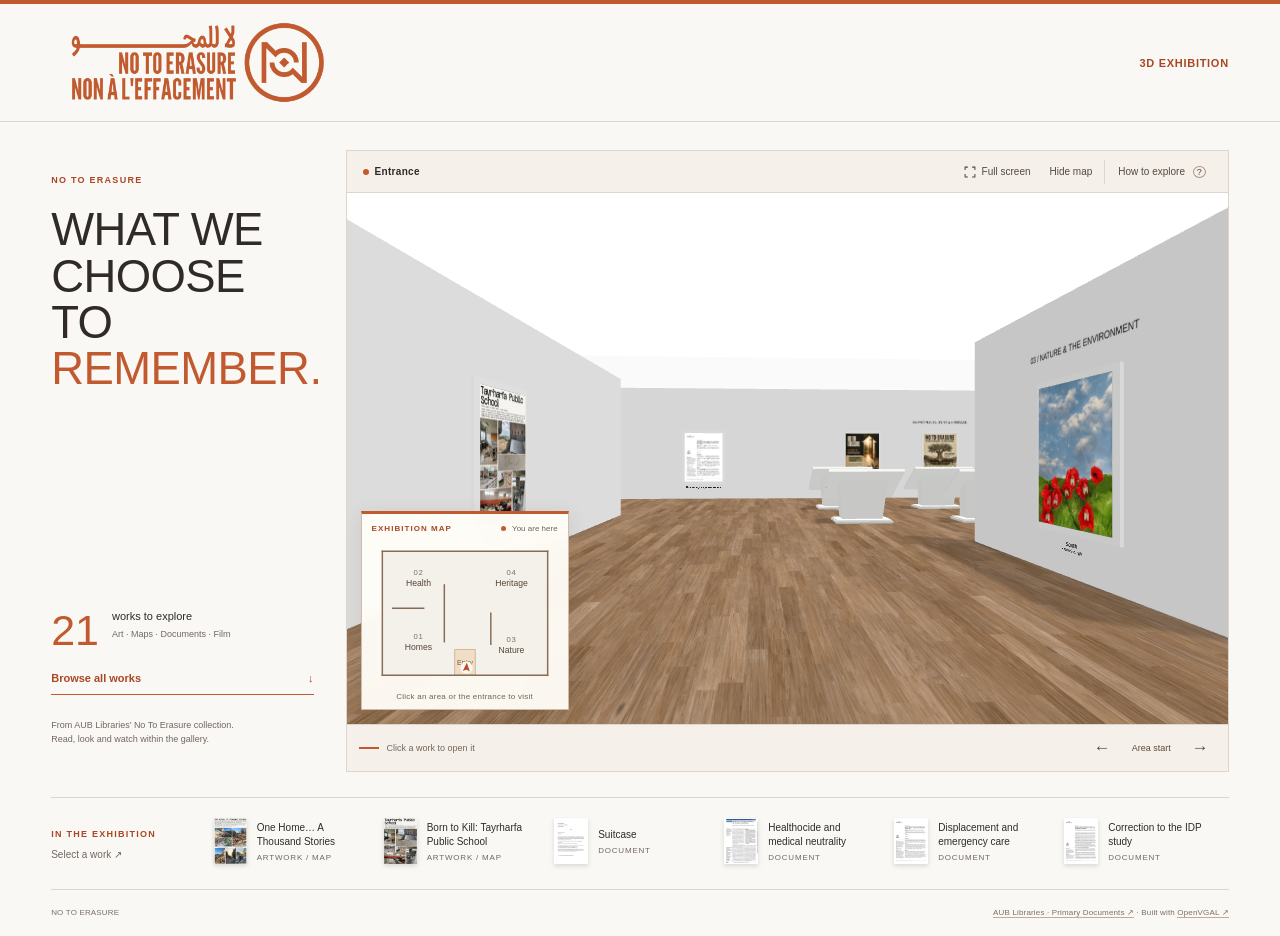
==== commit fe9c8891: "Remove the exhibition introduction paragraph" ====
--- a/index.html
+++ b/index.html
@@ -7,8 +7,8 @@
   <title>No To Erasure — 3D Exhibition</title>
   <meta name="theme-color" content="#c15b2f">
   <link rel="icon" type="image/png" href="assets/brand/no-to-erasure-logo.png">
-  <link rel="stylesheet" href="app.css?v=gallery-only">
-  <link rel="stylesheet" href="event-theme.css?v=gallery-only">
+  <link rel="stylesheet" href="app.css?v=shorter-intro">
+  <link rel="stylesheet" href="event-theme.css?v=shorter-intro">
   <script src="app.js?v=gallery-only" defer></script>
   <script src="gallery-fullscreen.js?v=gallery-only" defer></script>
 </head>
@@ -23,7 +23,7 @@
   <main id="main">
     <section id="gallery-view" class="gallery-layout" aria-label="Walkable exhibition">
       <aside class="exhibition-intro">
-        <div><p class="eyebrow">NO TO ERASURE</p><h1>What we<br>choose to<br><em>remember.</em></h1><div class="intro-rule"></div><p class="intro-copy">Homes, care, land and the memories we keep. Explore the Primary Documents collection in an open gallery, with freestanding white walls and four themed areas.</p></div>
+        <div><p class="eyebrow">NO TO ERASURE</p><h1>What we<br>choose to<br><em>remember.</em></h1></div>
         <div class="intro-bottom"><span class="section-number" id="work-count">21</span><p>works to explore<br><span>Art · Maps · Documents · Film</span></p><a href="#work-strip" class="text-button">Browse all works <span aria-hidden="true">↓</span></a><p class="sample-note">From AUB Libraries’ No To Erasure collection.<br>Read, look and watch within the gallery.</p></div>
       </aside>
       <div class="gallery-stage">
--- a/app.css
+++ b/app.css
@@ -1,5 +1,5 @@
-:root{--paper:#f4f1e9;--ink:#27382e;--muted:#6b7168;--line:#dcded1;--accent:#ba5739;--green:#283e32;--white:#fffdf7}*{box-sizing:border-box}body{margin:0;color:var(--ink);background:var(--paper);font-family:Arial,Helvetica,sans-serif;font-size:14px}button,a{-webkit-tap-highlight-color:transparent}button{font:inherit;cursor:pointer;color:inherit}a{color:inherit}button:focus-visible,a:focus-visible,[tabindex]:focus-visible{outline:3px solid var(--accent);outline-offset:4px}button{border:0}button:disabled{opacity:.45;cursor:wait}[hidden]{display:none!important}.skip{position:absolute;left:20px;top:-100px;z-index:100;background:var(--paper);padding:12px}.skip:focus{top:10px}.site-header{height:98px;padding:0 4%;display:flex;align-items:center;justify-content:space-between;border-bottom:1px solid var(--line)}.brand{display:flex;align-items:center;gap:13px;text-decoration:none;font-size:12px;letter-spacing:.11em;font-weight:700;line-height:1.35}.brand-mark{font-family:Georgia,serif;font-size:43px;letter-spacing:-5px;position:relative;border:1px solid var(--ink);width:46px;height:49px;padding-left:5px;line-height:49px;font-weight:400}.brand-mark span{position:absolute;font-family:Arial;font-size:15px;top:-8px;right:4px}.live-dot{display:inline-block;width:6px;height:6px;border-radius:50%;background:#759165}.gallery-layout{display:grid;grid-template-columns:25% 75%;min-height:560px;height:calc(100vh - 250px);max-height:900px;padding:28px 4% 0;gap:0}.exhibition-intro{display:flex;flex-direction:column;justify-content:space-between;padding:28px 32px 26px 0}.eyebrow{font-size:9px;font-weight:700;letter-spacing:.16em;line-height:1.6;margin:0 0 20px}h1{font-family:Georgia,'Times New Roman',serif;font-size:clamp(35px,3.4vw,58px);font-weight:400;line-height:1.08;letter-spacing:-.04em;margin:0}h1 em{font-weight:400;color:var(--accent)}.intro-rule{width:36px;height:1px;background:var(--accent);margin:23px 0 18px}.intro-copy{color:var(--muted);line-height:1.7;font-size:12px;max-width:230px}.intro-bottom{padding-top:22px}.section-number{font-family:Georgia,serif;font-size:38px;float:left;margin-right:13px;line-height:1.05}.intro-bottom p{font-size:11px;line-height:1.6;margin:0}.intro-bottom p span{font-size:9px;color:var(--muted)}.text-button{display:block;margin-top:19px;padding:10px 0;background:none;border-bottom:1px solid var(--ink);min-width:170px;text-align:left;font-size:11px}.text-button span{float:right}.intro-bottom p.sample-note{margin-top:24px;color:var(--muted);font-size:9px;line-height:1.5}.gallery-stage{display:flex;flex-direction:column;min-width:0;position:relative;background:#e6e7de;border:1px solid #d6d8cb}.stage-heading{height:42px;display:flex;justify-content:space-between;align-items:center;padding:0 16px;background:#eeeee4;font-size:10px;letter-spacing:.03em}.live-dot{margin-right:6px}.small-button{border:1px solid #cdd0c3;background:transparent;padding:8px 12px;font-size:10px;line-height:1.2}.small-button:hover{background:#e6e9de}.stage-heading .small-button{border:0;padding:6px;font-size:10px}.stage-heading .small-button span{border:1px solid #8b9483;border-radius:50%;padding:0 3px;font-size:9px;margin-left:5px}.frame-wrap{position:relative;flex:1;min-height:360px;background:#deded5;overflow:hidden}#gallery-frame{border:0;width:100%;height:100%;position:absolute;inset:0}.gallery-toolbar{min-height:47px;display:flex;align-items:center;justify-content:space-between;padding:0 12px;background:#eeeee4}.gallery-toolbar p{display:flex;align-items:center;gap:8px;font-size:9px;color:#616a5e;margin:0}.toolbar-line{width:20px;height:1px;background:var(--accent)}.gallery-toolbar>div{display:flex;align-items:center;gap:5px}.gallery-toolbar button{background:none;font-size:17px;min-width:31px;min-height:31px}.gallery-toolbar button:hover{background:#dce1d3}.gallery-toolbar button.reset-button{font-size:9px;padding:0 9px}#stage-loading{position:absolute;inset:0;display:flex;flex-direction:column;align-items:center;justify-content:center;background:#eaece1;color:var(--ink);text-align:center;gap:10px;padding:24px;transition:opacity .4s;z-index:2}#stage-loading.ready{opacity:0;pointer-events:none}#stage-loading p{font-family:Georgia;font-size:23px;margin:8px 0}#stage-loading>span:not(.spinner){font-size:11px;max-width:250px;line-height:1.6}.spinner{width:25px;height:25px;border:1px solid #adb6a3;border-top-color:var(--accent);border-radius:50%;animation:spin 1s linear infinite}@keyframes spin{to{transform:rotate(360deg)}}#gallery-help{position:absolute;right:15px;top:15px;z-index:5;background:var(--white);width:min(310px,calc(100% - 30px));padding:25px;box-shadow:0 8px 40px #152a2422;border:1px solid var(--line)}#gallery-help strong{font-family:Georgia;font-weight:400;font-size:26px}#gallery-help p{font-size:12px;line-height:1.7;color:var(--muted)}#work-strip{display:flex;gap:25px;margin:25px 4% 0;padding:19px 0;border-bottom:1px solid var(--line);border-top:1px solid var(--line)}.strip-label{min-width:135px;display:flex;flex-direction:column;justify-content:center;gap:7px}.strip-label .eyebrow{margin:0}.strip-label>span:last-child{font-size:10px;color:var(--muted)}#strip-items{display:flex;flex:1;gap:20px;overflow-x:auto;padding:1px 3px 6px}.strip-work{display:flex;align-items:center;gap:10px;padding:0;background:none;text-align:left;min-width:150px;max-width:175px;flex:1}.strip-work img{width:34px;height:46px;object-fit:cover;box-shadow:0 2px 5px #0002}.strip-work strong{font-size:10px;font-weight:400;line-height:1.4;display:block}.strip-work small{display:block;font-size:8px;text-transform:uppercase;color:var(--muted);letter-spacing:.1em;margin-top:4px}.strip-work:hover strong{color:var(--accent)}footer{display:flex;justify-content:space-between;gap:15px;margin:0 4%;padding:18px 0;color:var(--muted);font-size:8px;letter-spacing:.02em}footer a{text-decoration:none;border-bottom:1px solid #aab2a1}dialog{color:var(--ink);background:var(--white);border:1px solid var(--line);padding:0;width:min(1000px,94vw);max-height:90vh;overflow:auto;box-shadow:0 20px 100px #09150d33}dialog::backdrop{background:#10231dc2;backdrop-filter:blur(3px)}.dialog-top{display:flex;align-items:center;justify-content:space-between;padding:15px 24px;border-bottom:1px solid var(--line);position:sticky;top:0;z-index:3;background:var(--white)}.dialog-top .eyebrow{margin:0;color:var(--muted)}.close-button{background:none;font-size:20px;min-width:32px;min-height:32px}.exhibit-layout{display:grid;grid-template-columns:44% 56%}.detail-visual{background:#e9e9dd;padding:35px 28px}.detail-visual a{display:block;text-decoration:none;text-align:center}.detail-visual img{width:100%;height:auto;max-height:65vh;object-fit:contain;filter:drop-shadow(0 5px 5px #0002)}.detail-visual span{font-size:10px;display:block;margin-top:18px;color:var(--muted)}.detail-copy{padding:32px 36px}.detail-copy h2{font-family:Georgia;font-size:36px;font-weight:400;letter-spacing:-.025em;line-height:1.1;margin:0 0 18px}.detail-copy .eyebrow{color:var(--accent);margin-bottom:14px}.detail-summary{font-size:14px;line-height:1.7}.detail-copy p,#detail-body p{line-height:1.8}#detail-body{font-size:12px;color:#60675d}#detail-actions{display:flex;flex-direction:column;align-items:flex-start;gap:10px;margin-top:20px}.action-link,.primary-button{background:var(--green);color:var(--paper);padding:13px 18px;font-size:12px;text-decoration:none;display:inline-block;border:0}.action-link:hover,.primary-button:hover{background:#405844}.credit{font-size:10px!important;color:var(--muted);line-height:1.6;margin-top:24px}.detail-navigation{display:flex;align-items:center;justify-content:space-between;border-top:1px solid var(--line);margin-top:25px;padding-top:15px}.detail-navigation>span{font-size:10px;color:var(--muted)}.sr-only{position:absolute;width:1px;height:1px;overflow:hidden;clip:rect(0,0,0,0)}
-@media(min-width:1500px){.exhibition-intro{padding-right:50px}#strip-items{gap:28px}}@media(max-width:1000px){.site-header{padding:0 3%}.gallery-layout{padding-left:3%;padding-right:3%;grid-template-columns:27% 73%}.exhibition-intro{padding-right:20px}h1{font-size:37px}.intro-copy{font-size:11px}.strip-label{min-width:105px}}@media(max-width:700px){.site-header{height:78px;padding:0 20px;gap:20px}.brand{font-size:9px;gap:8px}.brand-mark{font-size:31px;width:35px;height:38px;line-height:38px}.brand-mark span{font-size:11px;right:2px;top:-5px}.gallery-layout{display:flex;flex-direction:column;height:auto;min-height:0;padding:20px 20px 0}.exhibition-intro{padding:0 0 22px}.exhibition-intro>div:first-child{display:grid;grid-template-columns:1fr 1fr;gap:0 20px;align-items:center}.exhibition-intro .eyebrow{grid-column:1/-1;margin-bottom:12px;font-size:8px}.exhibition-intro h1{font-size:33px;line-height:1.06}.intro-rule{display:none}.intro-copy{margin:0;font-size:10px}.intro-bottom{display:none}.gallery-stage{height:480px}.frame-wrap{min-height:340px}.stage-heading{height:40px;padding:0 10px;font-size:9px}.gallery-toolbar p{max-width:120px;font-size:8px;line-height:1.4}.toolbar-line{display:none}.gallery-toolbar button.reset-button{font-size:8px}.gallery-toolbar{padding:4px 8px;min-height:48px}#work-strip{margin:20px 20px 0;gap:14px;display:block}.strip-label{flex-direction:row;justify-content:space-between;margin-bottom:15px}#strip-items{gap:18px}.strip-work{min-width:155px}footer{margin:0 20px;line-height:1.6;flex-direction:column;gap:5px;padding:15px 0}.exhibit-layout{display:flex;flex-direction:column}.detail-visual{padding:25px}.detail-visual img{max-height:290px}.detail-copy{padding:25px}.detail-copy h2{font-size:31px}dialog{max-height:92vh}.dialog-top{padding:10px 15px}.dialog-top .eyebrow{font-size:8px}}
+:root{--paper:#f4f1e9;--ink:#27382e;--muted:#6b7168;--line:#dcded1;--accent:#ba5739;--green:#283e32;--white:#fffdf7}*{box-sizing:border-box}body{margin:0;color:var(--ink);background:var(--paper);font-family:Arial,Helvetica,sans-serif;font-size:14px}button,a{-webkit-tap-highlight-color:transparent}button{font:inherit;cursor:pointer;color:inherit}a{color:inherit}button:focus-visible,a:focus-visible,[tabindex]:focus-visible{outline:3px solid var(--accent);outline-offset:4px}button{border:0}button:disabled{opacity:.45;cursor:wait}[hidden]{display:none!important}.skip{position:absolute;left:20px;top:-100px;z-index:100;background:var(--paper);padding:12px}.skip:focus{top:10px}.site-header{height:98px;padding:0 4%;display:flex;align-items:center;justify-content:space-between;border-bottom:1px solid var(--line)}.brand{display:flex;align-items:center;gap:13px;text-decoration:none;font-size:12px;letter-spacing:.11em;font-weight:700;line-height:1.35}.brand-mark{font-family:Georgia,serif;font-size:43px;letter-spacing:-5px;position:relative;border:1px solid var(--ink);width:46px;height:49px;padding-left:5px;line-height:49px;font-weight:400}.brand-mark span{position:absolute;font-family:Arial;font-size:15px;top:-8px;right:4px}.live-dot{display:inline-block;width:6px;height:6px;border-radius:50%;background:#759165}.gallery-layout{display:grid;grid-template-columns:25% 75%;min-height:560px;height:calc(100vh - 250px);max-height:900px;padding:28px 4% 0;gap:0}.exhibition-intro{display:flex;flex-direction:column;justify-content:space-between;padding:28px 32px 26px 0}.eyebrow{font-size:9px;font-weight:700;letter-spacing:.16em;line-height:1.6;margin:0 0 20px}h1{font-family:Georgia,'Times New Roman',serif;font-size:clamp(35px,3.4vw,58px);font-weight:400;line-height:1.08;letter-spacing:-.04em;margin:0}h1 em{font-weight:400;color:var(--accent)}.intro-bottom{padding-top:22px}.section-number{font-family:Georgia,serif;font-size:38px;float:left;margin-right:13px;line-height:1.05}.intro-bottom p{font-size:11px;line-height:1.6;margin:0}.intro-bottom p span{font-size:9px;color:var(--muted)}.text-button{display:block;margin-top:19px;padding:10px 0;background:none;border-bottom:1px solid var(--ink);min-width:170px;text-align:left;font-size:11px}.text-button span{float:right}.intro-bottom p.sample-note{margin-top:24px;color:var(--muted);font-size:9px;line-height:1.5}.gallery-stage{display:flex;flex-direction:column;min-width:0;position:relative;background:#e6e7de;border:1px solid #d6d8cb}.stage-heading{height:42px;display:flex;justify-content:space-between;align-items:center;padding:0 16px;background:#eeeee4;font-size:10px;letter-spacing:.03em}.live-dot{margin-right:6px}.small-button{border:1px solid #cdd0c3;background:transparent;padding:8px 12px;font-size:10px;line-height:1.2}.small-button:hover{background:#e6e9de}.stage-heading .small-button{border:0;padding:6px;font-size:10px}.stage-heading .small-button span{border:1px solid #8b9483;border-radius:50%;padding:0 3px;font-size:9px;margin-left:5px}.frame-wrap{position:relative;flex:1;min-height:360px;background:#deded5;overflow:hidden}#gallery-frame{border:0;width:100%;height:100%;position:absolute;inset:0}.gallery-toolbar{min-height:47px;display:flex;align-items:center;justify-content:space-between;padding:0 12px;background:#eeeee4}.gallery-toolbar p{display:flex;align-items:center;gap:8px;font-size:9px;color:#616a5e;margin:0}.toolbar-line{width:20px;height:1px;background:var(--accent)}.gallery-toolbar>div{display:flex;align-items:center;gap:5px}.gallery-toolbar button{background:none;font-size:17px;min-width:31px;min-height:31px}.gallery-toolbar button:hover{background:#dce1d3}.gallery-toolbar button.reset-button{font-size:9px;padding:0 9px}#stage-loading{position:absolute;inset:0;display:flex;flex-direction:column;align-items:center;justify-content:center;background:#eaece1;color:var(--ink);text-align:center;gap:10px;padding:24px;transition:opacity .4s;z-index:2}#stage-loading.ready{opacity:0;pointer-events:none}#stage-loading p{font-family:Georgia;font-size:23px;margin:8px 0}#stage-loading>span:not(.spinner){font-size:11px;max-width:250px;line-height:1.6}.spinner{width:25px;height:25px;border:1px solid #adb6a3;border-top-color:var(--accent);border-radius:50%;animation:spin 1s linear infinite}@keyframes spin{to{transform:rotate(360deg)}}#gallery-help{position:absolute;right:15px;top:15px;z-index:5;background:var(--white);width:min(310px,calc(100% - 30px));padding:25px;box-shadow:0 8px 40px #152a2422;border:1px solid var(--line)}#gallery-help strong{font-family:Georgia;font-weight:400;font-size:26px}#gallery-help p{font-size:12px;line-height:1.7;color:var(--muted)}#work-strip{display:flex;gap:25px;margin:25px 4% 0;padding:19px 0;border-bottom:1px solid var(--line);border-top:1px solid var(--line)}.strip-label{min-width:135px;display:flex;flex-direction:column;justify-content:center;gap:7px}.strip-label .eyebrow{margin:0}.strip-label>span:last-child{font-size:10px;color:var(--muted)}#strip-items{display:flex;flex:1;gap:20px;overflow-x:auto;padding:1px 3px 6px}.strip-work{display:flex;align-items:center;gap:10px;padding:0;background:none;text-align:left;min-width:150px;max-width:175px;flex:1}.strip-work img{width:34px;height:46px;object-fit:cover;box-shadow:0 2px 5px #0002}.strip-work strong{font-size:10px;font-weight:400;line-height:1.4;display:block}.strip-work small{display:block;font-size:8px;text-transform:uppercase;color:var(--muted);letter-spacing:.1em;margin-top:4px}.strip-work:hover strong{color:var(--accent)}footer{display:flex;justify-content:space-between;gap:15px;margin:0 4%;padding:18px 0;color:var(--muted);font-size:8px;letter-spacing:.02em}footer a{text-decoration:none;border-bottom:1px solid #aab2a1}dialog{color:var(--ink);background:var(--white);border:1px solid var(--line);padding:0;width:min(1000px,94vw);max-height:90vh;overflow:auto;box-shadow:0 20px 100px #09150d33}dialog::backdrop{background:#10231dc2;backdrop-filter:blur(3px)}.dialog-top{display:flex;align-items:center;justify-content:space-between;padding:15px 24px;border-bottom:1px solid var(--line);position:sticky;top:0;z-index:3;background:var(--white)}.dialog-top .eyebrow{margin:0;color:var(--muted)}.close-button{background:none;font-size:20px;min-width:32px;min-height:32px}.exhibit-layout{display:grid;grid-template-columns:44% 56%}.detail-visual{background:#e9e9dd;padding:35px 28px}.detail-visual a{display:block;text-decoration:none;text-align:center}.detail-visual img{width:100%;height:auto;max-height:65vh;object-fit:contain;filter:drop-shadow(0 5px 5px #0002)}.detail-visual span{font-size:10px;display:block;margin-top:18px;color:var(--muted)}.detail-copy{padding:32px 36px}.detail-copy h2{font-family:Georgia;font-size:36px;font-weight:400;letter-spacing:-.025em;line-height:1.1;margin:0 0 18px}.detail-copy .eyebrow{color:var(--accent);margin-bottom:14px}.detail-summary{font-size:14px;line-height:1.7}.detail-copy p,#detail-body p{line-height:1.8}#detail-body{font-size:12px;color:#60675d}#detail-actions{display:flex;flex-direction:column;align-items:flex-start;gap:10px;margin-top:20px}.action-link,.primary-button{background:var(--green);color:var(--paper);padding:13px 18px;font-size:12px;text-decoration:none;display:inline-block;border:0}.action-link:hover,.primary-button:hover{background:#405844}.credit{font-size:10px!important;color:var(--muted);line-height:1.6;margin-top:24px}.detail-navigation{display:flex;align-items:center;justify-content:space-between;border-top:1px solid var(--line);margin-top:25px;padding-top:15px}.detail-navigation>span{font-size:10px;color:var(--muted)}.sr-only{position:absolute;width:1px;height:1px;overflow:hidden;clip:rect(0,0,0,0)}
+@media(min-width:1500px){.exhibition-intro{padding-right:50px}#strip-items{gap:28px}}@media(max-width:1000px){.site-header{padding:0 3%}.gallery-layout{padding-left:3%;padding-right:3%;grid-template-columns:27% 73%}.exhibition-intro{padding-right:20px}h1{font-size:37px}.strip-label{min-width:105px}}@media(max-width:700px){.site-header{height:78px;padding:0 20px;gap:20px}.brand{font-size:9px;gap:8px}.brand-mark{font-size:31px;width:35px;height:38px;line-height:38px}.brand-mark span{font-size:11px;right:2px;top:-5px}.gallery-layout{display:flex;flex-direction:column;height:auto;min-height:0;padding:20px 20px 0}.exhibition-intro{padding:0 0 22px}.exhibition-intro .eyebrow{margin-bottom:12px;font-size:8px}.exhibition-intro h1{font-size:33px;line-height:1.06}.intro-bottom{display:none}.gallery-stage{height:480px}.frame-wrap{min-height:340px}.stage-heading{height:40px;padding:0 10px;font-size:9px}.gallery-toolbar p{max-width:120px;font-size:8px;line-height:1.4}.toolbar-line{display:none}.gallery-toolbar button.reset-button{font-size:8px}.gallery-toolbar{padding:4px 8px;min-height:48px}#work-strip{margin:20px 20px 0;gap:14px;display:block}.strip-label{flex-direction:row;justify-content:space-between;margin-bottom:15px}#strip-items{gap:18px}.strip-work{min-width:155px}footer{margin:0 20px;line-height:1.6;flex-direction:column;gap:5px;padding:15px 0}.exhibit-layout{display:flex;flex-direction:column}.detail-visual{padding:25px}.detail-visual img{max-height:290px}.detail-copy{padding:25px}.detail-copy h2{font-size:31px}dialog{max-height:92vh}.dialog-top{padding:10px 15px}.dialog-top .eyebrow{font-size:8px}}
 @media(prefers-reduced-motion:reduce){*{scroll-behavior:auto!important;animation:none!important;transition:none!important}}
 /* Connected-room navigation and in-place inspection. */
 .stage-actions{display:flex;align-items:center;gap:7px}.stage-heading #current-room{font-weight:600}.stage-heading #map-toggle{border-right:1px solid #cdd0c3;border-radius:0;padding-right:12px}
--- a/event-theme.css
+++ b/event-theme.css
@@ -25,8 +25,6 @@
 h1 { font-family: var(--display-font); font-size: clamp(38px,3.55vw,66px); font-weight: 400; line-height: 1.02; letter-spacing: -.012em; text-transform: uppercase; }
 h1 em { color: var(--brand); font-style: normal; font-weight: inherit; }
 .exhibition-intro { padding-top: 23px; }
-.intro-rule { width: 48px; height: 3px; margin-top: 22px; background: var(--brand); }
-.intro-copy { color: #625950; line-height: 1.8; }
 .section-number { font-family: var(--display-font); font-size: 43px; color: var(--brand); }
 .text-button { color: var(--accent); border-bottom-color: var(--brand); font-weight: 700; text-decoration: none; }
 .text-button:hover { color: var(--ink); }
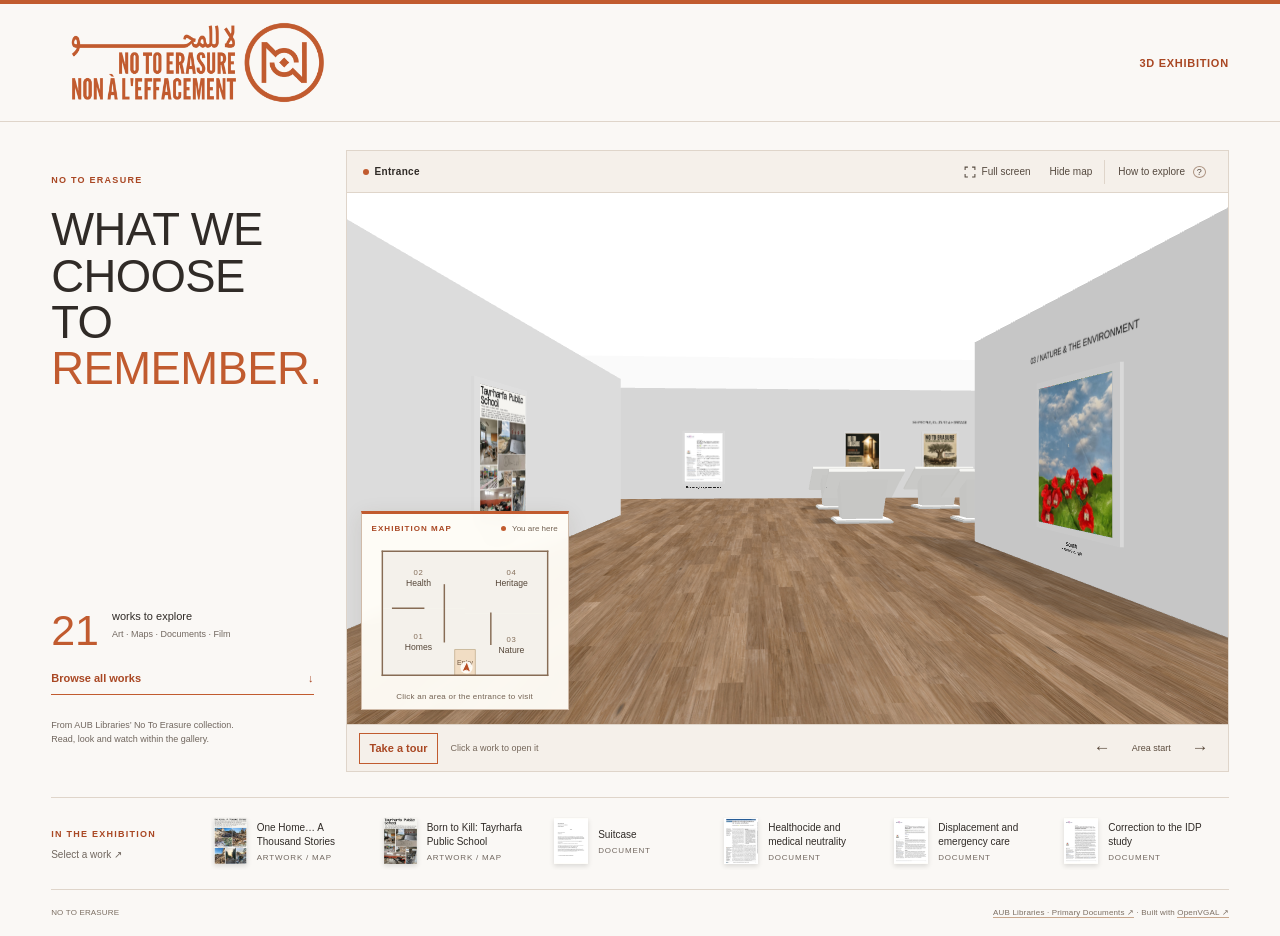
==== commit c94fdefd: "Add walking navigation and a guided exhibition tour" ====
--- a/index.html
+++ b/index.html
@@ -8,8 +8,8 @@
   <meta name="theme-color" content="#c15b2f">
   <link rel="icon" type="image/png" href="assets/brand/no-to-erasure-logo.png">
   <link rel="stylesheet" href="app.css?v=shorter-intro">
-  <link rel="stylesheet" href="event-theme.css?v=shorter-intro">
-  <script src="app.js?v=gallery-only" defer></script>
+  <link rel="stylesheet" href="event-theme.css?v=guided-tour">
+  <script src="app.js?v=guided-tour" defer></script>
   <script src="gallery-fullscreen.js?v=gallery-only" defer></script>
 </head>
 <body>
@@ -29,12 +29,22 @@
       <div class="gallery-stage">
         <div class="stage-heading"><span><span class="live-dot"></span> <span id="current-room" title="Entrance">Entrance</span></span><div class="stage-actions"><button id="fullscreen-toggle" class="small-button" aria-pressed="false" title="Explore the gallery in full screen"><svg viewBox="0 0 20 20" width="14" height="14" aria-hidden="true"><path d="M7 3H3v4m10-4h4v4M3 13v4h4m10-4v4h-4" fill="none" stroke="currentColor" stroke-width="1.5"/></svg><span id="fullscreen-label">Full screen</span></button><button id="map-toggle" class="small-button" aria-expanded="true" aria-controls="minimap">Hide map</button><button id="help-button" class="small-button" aria-expanded="false">How to explore <span aria-hidden="true">?</span></button></div></div>
         <div class="frame-wrap">
-          <iframe id="gallery-frame" title="No To Erasure 3D exhibition" src="gallery/viewer.html?embedded=1" allow="fullscreen" loading="eager"></iframe>
+          <iframe id="gallery-frame" title="No To Erasure 3D exhibition" src="gallery/viewer.html?embedded=1&amp;v=guided-tour" allow="fullscreen" loading="eager"></iframe>
           <div id="stage-loading" role="status"><span class="spinner"></span><p>Opening the exhibition…</p><span>You can open the works below while the gallery loads.</span></div>
           <aside id="minimap" aria-label="Exhibition minimap" hidden><div class="map-heading"><strong>EXHIBITION MAP</strong><span><i></i> You are here</span></div><svg id="map-drawing" viewBox="0 0 216 216" role="group" aria-label="Open-plan gallery with four themed areas and an entrance. Choose an area or the entrance."></svg><p>Click an area or the entrance to visit</p></aside>
-          <div id="gallery-help" hidden><strong>Take your time.</strong><p>Drag to look around. Use the arrow keys or W, A, S, D to move. Hold Shift to walk faster. Click any work to open it here. Enlarge an artwork or map, read every page of a document, or play the film. Original files are available from each panel. Close the panel to continue from the same spot.</p><p>Walk around the freestanding walls to explore both sides, or click a themed area on the map to jump there. The map’s arrow follows your position and direction. The eight Nabatieh maps sit on tilted display stands: click a map to inspect its original image.</p><button id="help-close" class="small-button">Got it</button></div>
+          <div id="gallery-help" hidden><strong>Take your time.</strong><p>Drag to look around. Use the arrow keys or W, A, S, D to move. Hold Shift to walk faster. Click any work to open it here. Enlarge an artwork or map, read every page of a document, or play the film. Close the panel to continue from the same spot.</p><p>Choose <b>Take a tour</b> for a guided walk with stops. Select <b>Stop tour</b> or take control of the gallery to explore freely. The arrows below the gallery walk you to the previous or next work. Use the map to jump to an area.</p><button id="help-close" class="small-button">Got it</button></div>
         </div>
-        <div class="gallery-toolbar"><p><span class="toolbar-line"></span> Click a work to open it</p><div><button id="previous-work" aria-label="Approach previous work">←</button><button id="reset-room" class="reset-button">Area start</button><button id="next-work" aria-label="Approach next work">→</button></div></div>
+        <div class="gallery-toolbar">
+          <div class="tour-controls">
+            <button id="tour-toggle" type="button" disabled>Take a tour</button>
+            <p id="walk-status" role="status">Click a work to open it</p>
+          </div>
+          <div class="work-controls" role="group" aria-label="Gallery navigation">
+            <button id="previous-work" type="button" aria-label="Walk to previous work" title="Walk to previous work" disabled>←</button>
+            <button id="reset-room" type="button" class="reset-button">Area start</button>
+            <button id="next-work" type="button" aria-label="Walk to next work" title="Walk to next work" disabled>→</button>
+          </div>
+        </div>
       </div>
     </section>
 
--- a/event-theme.css
+++ b/event-theme.css
@@ -39,6 +39,10 @@
 .gallery-toolbar p { color: #75675b; }
 .gallery-toolbar button { color: #5b4b3d; }
 .gallery-toolbar button:hover { background: var(--brand-pale); color: var(--accent); }
+.gallery-toolbar .tour-controls { flex: 1; min-width: 0; gap: 12px; padding-block: 6px; }
+.gallery-toolbar .work-controls { flex: 0 0 auto; }
+.gallery-toolbar #tour-toggle { flex: 0 0 auto; padding: 5px 10px; border: 1px solid var(--brand); color: var(--accent); font-size: 11px; font-weight: 700; }
+.gallery-toolbar #walk-status { display: block; max-width: none; overflow-wrap: anywhere; }
 .toolbar-line { height: 2px; background: var(--brand); }
 .frame-wrap { background: #e9e2d9; }
 .small-button { border-color: #d0bba9; }
@@ -109,4 +113,6 @@
   .exhibition-label { font-size: 10px; }
   h1 { font-size: clamp(30px,5.1vw,38px); }
   .exhibition-intro { padding-top: 0; }
+  .gallery-toolbar .tour-controls { flex-wrap: wrap; gap: 4px 8px; }
+  .gallery-toolbar #walk-status { font-size: 9px; }
 }
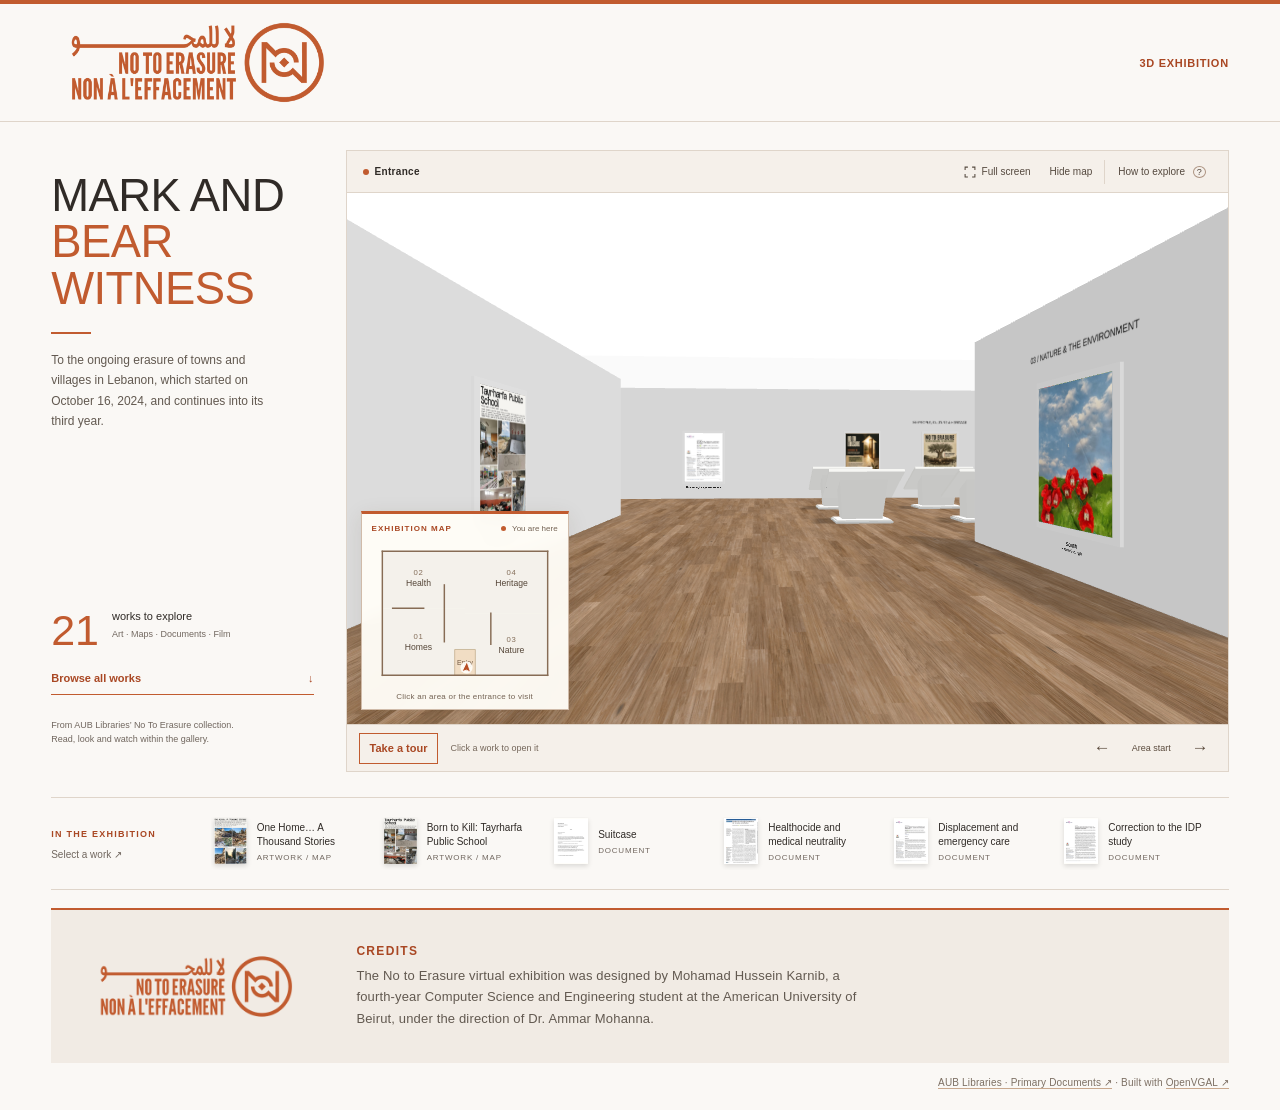
==== commit 8472893c: "Add exhibition dedication and credits" ====
--- a/index.html
+++ b/index.html
@@ -8,9 +8,9 @@
   <meta name="theme-color" content="#c15b2f">
   <link rel="icon" type="image/png" href="assets/brand/no-to-erasure-logo.png">
   <link rel="stylesheet" href="app.css?v=shorter-intro">
-  <link rel="stylesheet" href="event-theme.css?v=guided-tour">
-  <script src="app.js?v=guided-tour" defer></script>
-  <script src="gallery-fullscreen.js?v=gallery-only" defer></script>
+  <link rel="stylesheet" href="event-theme.css?v=mark-and-bear-witness">
+  <script src="app.js?v=escape-priority" defer></script>
+  <script src="gallery-fullscreen.js?v=escape-priority" defer></script>
 </head>
 <body>
 <a class="skip" href="#work-strip">Skip to the exhibition works</a>
@@ -23,13 +23,16 @@
   <main id="main">
     <section id="gallery-view" class="gallery-layout" aria-label="Walkable exhibition">
       <aside class="exhibition-intro">
-        <div><p class="eyebrow">NO TO ERASURE</p><h1>What we<br>choose to<br><em>remember.</em></h1></div>
+        <div>
+          <h1>Mark and <em>Bear Witness</em></h1>
+          <p class="exhibition-dedication">To the ongoing erasure of towns and villages in Lebanon, which started on October 16, 2024, and continues into its third year.</p>
+        </div>
         <div class="intro-bottom"><span class="section-number" id="work-count">21</span><p>works to explore<br><span>Art · Maps · Documents · Film</span></p><a href="#work-strip" class="text-button">Browse all works <span aria-hidden="true">↓</span></a><p class="sample-note">From AUB Libraries’ No To Erasure collection.<br>Read, look and watch within the gallery.</p></div>
       </aside>
       <div class="gallery-stage">
         <div class="stage-heading"><span><span class="live-dot"></span> <span id="current-room" title="Entrance">Entrance</span></span><div class="stage-actions"><button id="fullscreen-toggle" class="small-button" aria-pressed="false" title="Explore the gallery in full screen"><svg viewBox="0 0 20 20" width="14" height="14" aria-hidden="true"><path d="M7 3H3v4m10-4h4v4M3 13v4h4m10-4v4h-4" fill="none" stroke="currentColor" stroke-width="1.5"/></svg><span id="fullscreen-label">Full screen</span></button><button id="map-toggle" class="small-button" aria-expanded="true" aria-controls="minimap">Hide map</button><button id="help-button" class="small-button" aria-expanded="false">How to explore <span aria-hidden="true">?</span></button></div></div>
         <div class="frame-wrap">
-          <iframe id="gallery-frame" title="No To Erasure 3D exhibition" src="gallery/viewer.html?embedded=1&amp;v=guided-tour" allow="fullscreen" loading="eager"></iframe>
+          <iframe id="gallery-frame" title="No To Erasure 3D exhibition" src="gallery/viewer.html?embedded=1&amp;v=escape-priority" allow="fullscreen" loading="eager"></iframe>
           <div id="stage-loading" role="status"><span class="spinner"></span><p>Opening the exhibition…</p><span>You can open the works below while the gallery loads.</span></div>
           <aside id="minimap" aria-label="Exhibition minimap" hidden><div class="map-heading"><strong>EXHIBITION MAP</strong><span><i></i> You are here</span></div><svg id="map-drawing" viewBox="0 0 216 216" role="group" aria-label="Open-plan gallery with four themed areas and an entrance. Choose an area or the entrance."></svg><p>Click an area or the entrance to visit</p></aside>
           <div id="gallery-help" hidden><strong>Take your time.</strong><p>Drag to look around. Use the arrow keys or W, A, S, D to move. Hold Shift to walk faster. Click any work to open it here. Enlarge an artwork or map, read every page of a document, or play the film. Close the panel to continue from the same spot.</p><p>Choose <b>Take a tour</b> for a guided walk with stops. Select <b>Stop tour</b> or take control of the gallery to explore freely. The arrows below the gallery walk you to the previous or next work. Use the map to jump to an area.</p><button id="help-close" class="small-button">Got it</button></div>
@@ -50,7 +53,16 @@
 
     <section id="work-strip" aria-label="Exhibition contents" tabindex="-1"><div class="strip-label"><span class="eyebrow">IN THE EXHIBITION</span><span>Select a work ↗</span></div><div id="strip-items"></div></section>
   </main>
-  <footer><span>NO TO ERASURE</span><span><a href="https://aub.edu.lb.libguides.com/no-to-erasure/primary-documents" target="_blank" rel="noopener noreferrer">AUB Libraries · Primary Documents ↗</a> · Built with <a href="https://github.com/lbartworks/openvgal" target="_blank" rel="noopener noreferrer">OpenVGAL ↗</a></span></footer>
+  <footer id="credits" class="exhibition-footer">
+    <div class="footer-credits">
+      <img class="footer-logo" src="assets/brand/no-to-erasure-logo.png" width="2048" height="790" alt="لا للمحو — No To Erasure — Non à l’effacement" loading="lazy">
+      <div>
+        <h2>Credits</h2>
+        <p>The No to Erasure virtual exhibition was designed by Mohamad Hussein Karnib, a fourth-year Computer Science and Engineering student at the American University of Beirut, under the direction of Dr. Ammar Mohanna.</p>
+      </div>
+    </div>
+    <div class="footer-links"><a href="https://aub.edu.lb.libguides.com/no-to-erasure/primary-documents" target="_blank" rel="noopener noreferrer">AUB Libraries · Primary Documents ↗</a> · Built with <a href="https://github.com/lbartworks/openvgal" target="_blank" rel="noopener noreferrer">OpenVGAL ↗</a></div>
+  </footer>
 </div>
 
 <dialog id="exhibit-dialog" aria-labelledby="exhibit-title"><div class="dialog-top"><span id="detail-kind" class="eyebrow"></span><button class="close-button return-button" data-close aria-label="Close exhibit">Back to gallery <span aria-hidden="true">✕</span></button></div><div class="exhibit-layout"><section id="video-inspector" class="video-visual" aria-label="Watch video in the gallery" hidden><div id="video-player-slot"></div><p class="video-caption"><span id="video-source-label">Film · Available offline</span><span>Close to return to your place in the gallery</span></p></section><div class="detail-visual" id="poster-inspector"><div id="document-toolbar" role="group" aria-label="Document pages" hidden><button id="page-previous" aria-label="Previous document page">←</button><label for="page-select">Page</label><select id="page-select" aria-label="Document page"></select><span id="page-count"></span><button id="page-next" aria-label="Next document page">→</button></div><div class="zoom-toolbar" role="group" aria-label="Page magnification"><span id="zoom-label" aria-live="polite">Fit to view</span><div><button id="zoom-out" aria-label="Zoom out page" disabled>−</button><button id="zoom-fit">Fit</button><button id="zoom-width" aria-label="Fit page to width">Width</button><button id="zoom-in" aria-label="Zoom in page">+</button></div></div><div id="poster-viewport" tabindex="0" aria-label="Artwork, map or document page. Scroll to inspect when enlarged."><button id="full-image" type="button" aria-label="Enlarge page in this panel"><img id="detail-image" alt=""></button></div><p class="zoom-hint">Enlarge to inspect · Scroll to see the details</p></div><div class="detail-copy"><p id="detail-number" class="eyebrow"></p><h2 id="exhibit-title"></h2><p id="detail-summary" class="detail-summary"></p><div id="detail-body"></div><dl id="detail-metadata"></dl><div id="detail-actions"></div><p id="detail-credit" class="credit"></p><div class="detail-navigation"><button id="detail-previous" class="small-button">← Previous</button><span id="detail-position"></span><button id="detail-next" class="small-button">Next →</button></div></div></div></dialog>
--- a/event-theme.css
+++ b/event-theme.css
@@ -23,8 +23,10 @@
 .live-dot { background: var(--brand); }
 .eyebrow { color: var(--accent); letter-spacing: .14em; }
 h1 { font-family: var(--display-font); font-size: clamp(38px,3.55vw,66px); font-weight: 400; line-height: 1.02; letter-spacing: -.012em; text-transform: uppercase; }
-h1 em { color: var(--brand); font-style: normal; font-weight: inherit; }
+h1 em { display: block; color: var(--brand); font-style: normal; font-weight: inherit; }
 .exhibition-intro { padding-top: 23px; }
+.exhibition-dedication { max-width: 32ch; margin: 20px 0 0; color: #625950; font-size: clamp(12px, .85vw, 15px); line-height: 1.7; }
+.exhibition-dedication::before { content: ''; display: block; width: 40px; height: 2px; margin-bottom: 16px; background: var(--brand); }
 .section-number { font-family: var(--display-font); font-size: 43px; color: var(--brand); }
 .text-button { color: var(--accent); border-bottom-color: var(--brand); font-weight: 700; text-decoration: none; }
 .text-button:hover { color: var(--ink); }
@@ -78,6 +80,12 @@
 .strip-work:hover strong { color: var(--accent); }
 footer { color: #7c6f63; }
 footer a { border-bottom-color: #c8a88e; }
+.exhibition-footer { display: block; }
+.footer-credits { display: grid; grid-template-columns: minmax(140px, 220px) minmax(0, 520px); align-items: center; gap: clamp(16px, 4vw, 56px); padding: clamp(16px, 2.7vw, 34px); background: var(--surface); border-top: 2px solid var(--brand); }
+.footer-logo { display: block; width: 100%; height: auto; }
+.footer-credits h2 { margin: 0 0 7px; color: var(--accent); font-size: 12px; letter-spacing: .11em; text-transform: uppercase; }
+.footer-credits p { margin: 0; color: #625950; font-size: 13px; line-height: 1.65; }
+.footer-links { padding-top: 12px; text-align: right; font-size: 10px; line-height: 1.6; }
 dialog { background: var(--white); border-color: var(--line); box-shadow: 0 20px 100px #37201433; }
 dialog::backdrop { background: #2a1e17bf; }
 #exhibit-dialog::backdrop { background: #2a1e178a; }
@@ -113,6 +121,13 @@
   .exhibition-label { font-size: 10px; }
   h1 { font-size: clamp(30px,5.1vw,38px); }
   .exhibition-intro { padding-top: 0; }
+  .exhibition-dedication { max-width: 48ch; margin-top: 12px; }
+  .exhibition-dedication::before { margin-bottom: 10px; }
   .gallery-toolbar .tour-controls { flex-wrap: wrap; gap: 4px 8px; }
   .gallery-toolbar #walk-status { font-size: 9px; }
 }
+@media(max-width:480px) {
+  .footer-credits { grid-template-columns: 1fr; }
+  .footer-logo { width: min(175px, 100%); }
+  .footer-links { text-align: left; }
+}
